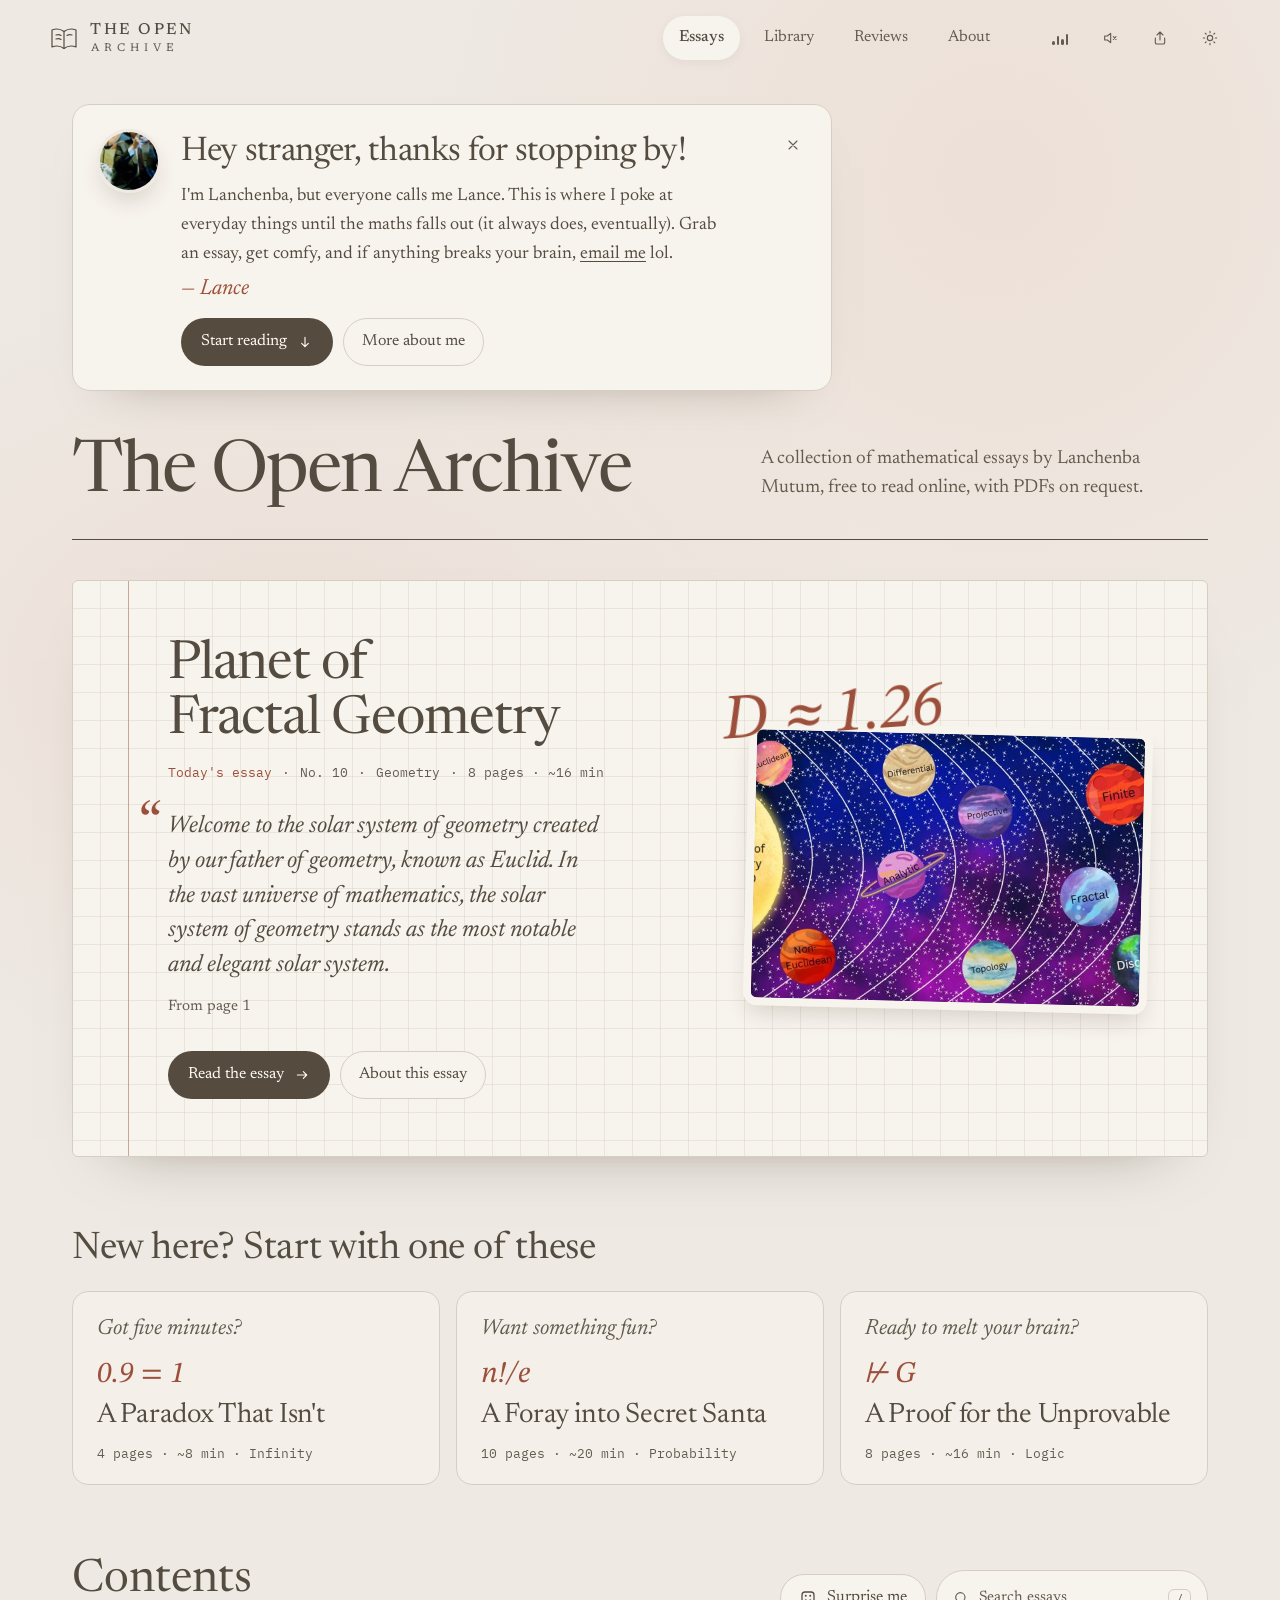
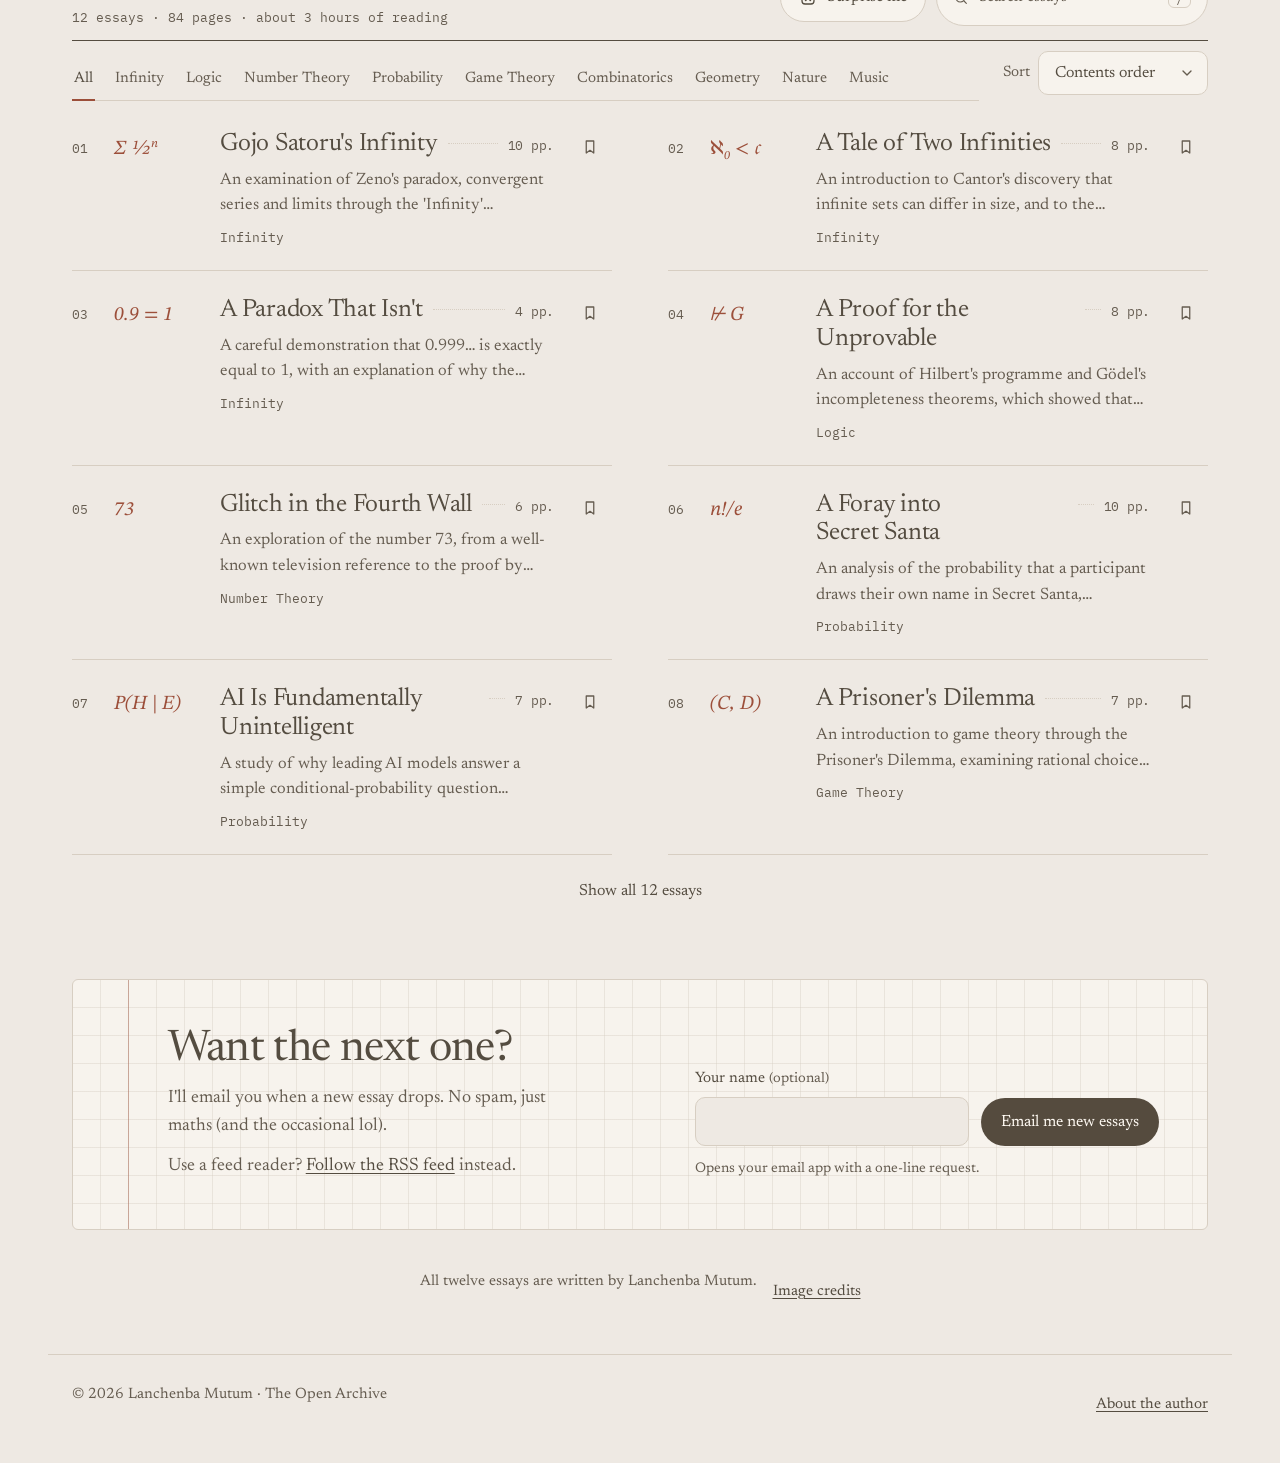
==== public/index.html @ afba0c88 "Further reading: whole covers, summaries and reading time - Cards show the full cover instead of a 1" ====
<!doctype html>
<html lang="en">
<head>
  <meta charset="utf-8">
  <meta name="viewport" content="width=device-width, initial-scale=1, viewport-fit=cover">
  <meta name="theme-color" content="#eee9e3">
  <title>The Open Archive</title>
  <meta name="description" content="A collection of mathematical essays by Lanchenba Mutum, available to read online or download as PDF.">
  <!-- og:start -->
  <link rel="canonical" href="https://theopenarchive.onrender.com/">
  <meta property="og:url" content="https://theopenarchive.onrender.com/">
  <meta property="og:type" content="website">
  <meta property="og:site_name" content="The Open Archive">
  <meta property="og:title" content="The Open Archive">
  <meta property="og:description" content="A collection of mathematical essays by Lanchenba Mutum, free to read online, with PDFs on request.">
  <meta property="og:image" content="https://theopenarchive.onrender.com/og/home.jpg">
  <meta property="og:image:width" content="1200">
  <meta property="og:image:height" content="630">
  <meta property="og:image:alt" content="The Open Archive">
  <meta name="twitter:card" content="summary_large_image">
  <meta name="twitter:title" content="The Open Archive">
  <meta name="twitter:description" content="A collection of mathematical essays by Lanchenba Mutum, free to read online, with PDFs on request.">
  <meta name="twitter:image" content="https://theopenarchive.onrender.com/og/home.jpg">
  <!-- og:end -->
  <link rel="icon" href="data:image/svg+xml,<svg xmlns='http://www.w3.org/2000/svg' viewBox='0 0 32 32'><rect width='32' height='32' rx='8' fill='%23544c40'/><path d='M8 10c3-1 6-1 8 1 2-2 5-2 8-1v13c-3-1-6-1-8 1-2-2-5-2-8-1z' fill='none' stroke='%23f7f3ed' stroke-width='1.6'/></svg>">
  <script>
    // Apply the saved theme before first paint to avoid a flash.
    try {
      const t = localStorage.getItem("books.theme") || (matchMedia("(prefers-color-scheme: dark)").matches ? "dark" : "light");
      document.documentElement.dataset.theme = t;
    } catch (e) {}
  </script>
  <link rel="preconnect" href="https://fonts.googleapis.com">
  <link rel="preconnect" href="https://fonts.gstatic.com" crossorigin>
  <link href="https://fonts.googleapis.com/css2?family=IBM+Plex+Mono:wght@400;500&family=Newsreader:ital,opsz,wght@0,6..72,400;0,6..72,500;0,6..72,600;1,6..72,400&family=STIX+Two+Text:ital@0;1&family=Noto+Sans+Math&display=swap" rel="stylesheet">
  <link rel="stylesheet" href="css/styles.css?v=35">
  <link rel="alternate" type="application/rss+xml" title="The Open Archive" href="feed.xml">
  <!-- stats:start -->
  <script data-goatcounter="https://lance.goatcounter.com/count" async src="//gc.zgo.at/count.js"></script>
  <!-- stats:end -->
</head>
<body>
  <a class="skip-link" href="#content">Skip to content</a>
  <div class="stage">
    <header class="site-header">
      <button class="brand" data-go="essays" aria-label="The Open Archive, home">
        <svg viewBox="0 0 32 32" aria-hidden="true"><path d="M4 8c4-1.6 8-1.4 12 1.4C20 6.6 24 6.4 28 8v17c-4-1.6-8-1.4-12 1.4C12 23.6 8 23.4 4 25z"/><path d="M16 9.4v17"/><path d="M8 13c1.8-.5 3.6-.4 5 .4M8 17c1.8-.5 3.6-.4 5 .4M19 13.4c1.4-.8 3.2-.9 5-.4"/></svg>
        <span><strong>THE OPEN</strong><small>ARCHIVE</small></span>
      </button>
      <nav class="main-nav" aria-label="Main navigation">
        <a href="./" class="active" aria-current="page" data-go="essays">Essays</a>
        <a href="#room" data-go="room">Library</a>
        <a href="#reviews" data-go="reviews">Reviews</a>
        <a href="#about" data-go="about">About</a>
      </nav>
      <span class="acts">
        <button class="ib music-btn" data-music aria-pressed="false" aria-label="Background music" title="Music">
          <span class="eq" aria-hidden="true"><i></i><i></i><i></i><i></i></span>
        </button>
        <button class="ib" id="sfxBtn" aria-label="Sound effects" aria-pressed="true" title="Sound effects on">
          <svg class="ic-sound" viewBox="0 0 24 24" aria-hidden="true"><path d="M4 9v6h4l5 4V5L8 9H4z"/><path d="M17 9.5a4 4 0 0 1 0 5"/></svg>
          <svg class="ic-mute" viewBox="0 0 24 24" aria-hidden="true"><path d="M4 9v6h4l5 4V5L8 9H4z"/><path d="m17 10 4 4m0-4-4 4"/></svg>
        </button>
        <button class="ib" id="shareBtn" aria-label="Share" title="Share">
          <svg viewBox="0 0 24 24" aria-hidden="true"><path d="M12 15V3m0 0L7.5 7.5M12 3l4.5 4.5M5 12v7a2 2 0 0 0 2 2h10a2 2 0 0 0 2-2v-7"/></svg>
        </button>
        <button class="ib" id="themeBtn" aria-label="Toggle theme" title="Toggle theme">
          <svg class="ic-sun" viewBox="0 0 24 24" aria-hidden="true"><circle cx="12" cy="12" r="4"/><path d="M12 2v2m0 16v2M4.9 4.9l1.4 1.4m11.4 11.4 1.4 1.4M2 12h2m16 0h2M4.9 19.1l1.4-1.4M17.7 6.3l1.4-1.4"/></svg>
          <svg class="ic-moon" viewBox="0 0 24 24" aria-hidden="true"><path d="M20 14.5A8 8 0 1 1 9.5 4a6.5 6.5 0 0 0 10.5 10.5Z"/></svg>
        </button>
      </span>
    </header>

    <div class="screens" id="content" tabindex="-1">
      <!-- ============ Essays ============ -->
      <section class="screen in" data-screen="essays" aria-label="Essays">
        <main class="page-wrap home">
          <!-- Greeting from the author: full note on a first visit, a short line after that -->
          <section class="greeting" id="greeting" aria-label="A note from Lanchenba" hidden>
            <img class="greeting-photo" src="images/author.jpg" alt="" width="64" height="64">
            <div class="greeting-copy">
              <p class="greeting-title" id="greetingTitle">Hey stranger, thanks for stopping by!</p>
              <div class="greeting-note">
                <p>I'm Lanchenba, but everyone calls me Lance. This is where I poke at everyday things until the maths falls out (it always does, eventually). Grab an essay, get comfy, and if anything breaks your brain, <a href="mailto:lanchenba613500@gmail.com">email me</a> lol.</p>
                <p class="greeting-sign">Lance</p>
                <div class="greeting-actions">
                  <button class="btn primary" type="button" data-start>Start reading<svg class="arrow" viewBox="0 0 24 24" aria-hidden="true"><path d="M12 5v14m-5-5 5 5 5-5"/></svg></button>
                  <button class="btn ghost" type="button" data-go="about">More about me</button>
                </div>
              </div>
            </div>
            <button class="ib greeting-close" type="button" aria-label="Hide this note" title="Hide this note"><svg viewBox="0 0 24 24" aria-hidden="true"><path d="M6 6l12 12M18 6 6 18"/></svg></button>
          </section>

          <header class="masthead">
            <h1>The Open Archive</h1>
            <p class="standfirst">A collection of mathematical essays by Lanchenba Mutum, free to read online, with PDFs on request.</p>
          </header>

          <article class="feature" id="feature" aria-labelledby="featureTitle"></article>

          <section class="start" aria-labelledby="startTitle">
            <div class="start-head">
              <h2 id="startTitle">New here? Start with one of these</h2>
            </div>
            <ol class="start-list" id="startList"></ol>
          </section>

          <section class="contents" aria-labelledby="contentsTitle">
            <div class="contents-head">
              <div>
                <h2 id="contentsTitle">Contents</h2>
                <p class="contents-sum" id="contentsSum"></p>
              </div>
              <div class="contents-tools">
                <button class="btn ghost surprise" type="button" id="surpriseBtn"><svg class="dice" viewBox="0 0 24 24" aria-hidden="true"><rect x="4" y="4" width="16" height="16" rx="4"/><circle cx="9" cy="9" r="1.3"/><circle cx="15" cy="15" r="1.3"/><circle cx="15" cy="9" r="1.3"/><circle cx="9" cy="15" r="1.3"/></svg><span class="surprise-label">Surprise me</span></button>
                <label class="mini-search contents-search">
                <svg viewBox="0 0 24 24" aria-hidden="true"><circle cx="11" cy="11" r="7"/><path d="m20 20-3.5-3.5"/></svg>
                <input id="indexSearch" type="search" placeholder="Search essays" aria-label="Search essays" aria-controls="indexList" autocomplete="off">
                <kbd aria-hidden="true">/</kbd>
                </label>
              </div>
            </div>
            <div class="contents-filters">
              <div class="chips" id="indexChips" role="toolbar" aria-label="Filter essays by topic"></div>
              <label class="index-sort"><span>Sort</span>
                <select id="indexSort">
                  <option value="">Contents order</option>
                  <option value="new">Newest</option>
                  <option value="read">Most read</option>
                  <option value="rated">Top rated</option>
                </select>
              </label>
            </div>
            <ol class="index-list" id="indexList"></ol>
            <button class="btn index-more" type="button" id="indexMore" aria-controls="indexList" hidden></button>
            <p class="index-empty" id="indexEmpty" role="status" hidden>No essays match “<span id="indexEmptyQuery"></span>”. <button class="link" type="button">Clear the search</button></p>
          </section>

          <!-- New-essay alerts: opens the visitor's email app with a request to be notified -->
          <section class="notify" aria-labelledby="notifyTitle">
            <div class="notify-copy">
              <h2 id="notifyTitle">Want the next one?</h2>
              <p>I'll email you when a new essay drops. No spam, just maths (and the occasional lol).</p>
              <p class="notify-rss">Use a feed reader? <a href="feed.xml">Follow the RSS feed</a> instead.</p>
            </div>
            <form class="notify-form" id="notifyForm" novalidate>
              <label class="field">
                <span>Your name <small>(optional)</small></span>
                <input name="name" type="text" autocomplete="name">
              </label>
              <button class="btn primary" type="submit" aria-describedby="notifyHow">Email me new essays</button>
              <p class="notify-how" id="notifyHow">Opens your email app with a one-line request.</p>
              <p class="notify-done" role="status" hidden>If your email app opened, just press send. If it didn't, email <a href="mailto:lanchenba613500@gmail.com?subject=New%20essay%20alerts">lanchenba613500@gmail.com</a> with "New essay alerts" in the subject.</p>
            </form>
          </section>

          <div class="editorial-note">
            <span>All twelve essays are written by Lanchenba Mutum.</span>
            <button class="link" data-go="about" data-scroll="credits">Image credits</button>
          </div>
        </main>
      </section>

      <!-- ============ Reading room ============ -->
      <section class="screen" data-screen="room" aria-label="Library" hidden>
        <main class="page-wrap room-page">
          <div class="room-heading">
            <div>
              <h1 id="roomTitle">Library</h1>
              <p id="roomSub">Your reading progress is saved on this device.</p>
            </div>
            <div class="total-display"><strong id="pagesRead">0</strong><span id="pagesReadLabel">pages read</span></div>
          </div>

          <section class="shelf-block" id="continueBlock" aria-labelledby="continueTitle" hidden>
            <h2 class="shelf-h" id="continueTitle">Continue reading</h2>
            <div class="podium" id="podium"></div>
          </section>
          <section class="shelf-block" id="upNextBlock" aria-labelledby="upNextTitle" hidden>
            <h2 class="shelf-h" id="upNextTitle">Up next</h2>
            <div class="podium" id="upNext"></div>
          </section>

          <div class="section-heading list-heading">
            <h2>All essays</h2>
            <label class="mini-search">
              <svg viewBox="0 0 24 24" aria-hidden="true"><circle cx="11" cy="11" r="7"/><path d="m20 20-3.5-3.5"/></svg>
              <input id="search" type="search" placeholder="Search by title or subject" aria-label="Search essays" autocomplete="off">
            </label>
          </div>
          <div class="chips" id="chips" role="toolbar" aria-label="Filter by topic"></div>
          <div class="shelf-list" id="shelfList"></div>
          <p class="empty" id="empty" hidden>No essays match your search.</p>

          <section class="highlights" aria-labelledby="hlTitle">
            <div class="section-heading list-heading"><h2 id="hlTitle">Your highlights</h2><span class="section-note">Saved on this device</span></div>
            <ol class="hl-list" id="hlList"></ol>
            <p class="hl-empty" id="hlEmpty">Nothing here yet. In the reader, select any sentence and choose <b>Highlight</b> to keep it here.</p>
          </section>
        </main>
      </section>

      <!-- ============ Reviews ============ -->
      <section class="screen" data-screen="reviews" aria-label="Reviews" hidden>
        <main class="page-wrap reviews-page">
          <div class="room-heading">
            <div>
              <h1>Reviews</h1>
              <p>What readers think of the essays, and how many people have been reading.</p>
            </div>
            <button class="btn primary" type="button" id="writeReview" hidden>Write a review</button>
          </div>

          <div class="rev-stats" id="revStats" aria-live="polite"></div>
          <p class="rev-note" id="revCountsNote" hidden>Visitor numbers will appear here once they're switched on.</p>

          <h2 class="shelf-h rev-h">By Essay</h2>
          <ol class="rev-essays" id="revEssays"></ol>
          <button class="btn rev-more" type="button" id="revMoreEssays" hidden></button>

          <div class="section-heading list-heading rev-list-head">
            <h2 id="revListTitle">Latest reviews</h2>
            <button class="link" type="button" id="revClear" hidden>Show all reviews</button>
          </div>
          <ul class="rev-list" id="revList"></ul>
          <button class="btn rev-more" type="button" id="revMoreReviews" hidden>Show more reviews</button>
          <p class="empty" id="revEmpty"></p>
        </main>
      </section>

      <!-- ============ About ============ -->
      <section class="screen" data-screen="about" aria-label="About" hidden>
        <main class="page-wrap about-page">
          <!--
            ABOUT THE AUTHOR — write your own text here.
            • Photo: put it in public/images/ and replace the <span class="monogram">LM</span>
              below with <img src="images/your-photo.jpg" alt="Portrait of Lanchenba Mutum">
            • Role line, bio paragraphs and links: fill in the marked spots.
              Anything left empty stays hidden on the site.
          -->
          <div class="author-photo"><img src="images/author.jpg" alt="Lanchenba Mutum in a dark suit and patterned tie, seated on a green sofa" width="480" height="480"></div>
          <h1>Lanchenba Mutum</h1>
          <p class="author-role">Author · The Open Archive</p>
          <p class="lead">Lanchenba Mutum is the author of this collection of twelve mathematical essays. The work explores unconventional questions in mathematics, from the different sizes of infinity and the equality 0.999… = 1 to the limits of proof, probability, and patterns in nature. By connecting foundational ideas with anime, music, LEGO and Secret Santa, Lanchenba offers clear, original perspectives that make complex mathematics engaging and accessible.</p>
          <div class="about-grid" id="aboutStats"></div>

          <div class="about-card author-card">
            <h2>From the Author</h2>
            <div class="author-bio">
              <p>Hi, I'm Lanchenba Mutum, or just Lance if you'd rather not wrestle with all those syllables (most people don't, and honestly, fair lol). This is where my maths essays live. Full disclosure: the <i>Jujutsu Kaisen</i> one exists purely because I was enjoying the anime way too much and thought, "wait, Gojo's Infinity is basically a convergent series" lol. The rest happened the same way. A box of LEGO, a Secret Santa draw, the number 73, and suddenly I'm writing pages about limits, the sizes of infinity, Gödel and game theory.</p>
              <p>They're written for anyone who's curious, no maths degree required (there are fewer scary symbols than it looks, I promise lol). Want a PDF? Tap Request PDF and send me a quick email, I'm happy to share. Questions, corrections and ideas for the next essay are very welcome too: <a href="mailto:lanchenba613500@gmail.com">lanchenba613500@gmail.com</a>.</p>
            </div>
          </div>

          <div class="about-card author-card">
            <h2>Find me online</h2>
            <ul class="author-links"><li><a href="mailto:lanchenba613500@gmail.com"><svg viewBox="0 0 24 24" aria-hidden="true"><rect x="3" y="5" width="18" height="14" rx="2.5"/><path d="m4 7 8 6 8-6"/></svg>Email</a></li><li><a href="https://www.linkedin.com/in/lanchenba-mutum-lm613500" rel="me"><svg viewBox="0 0 24 24" aria-hidden="true"><rect x="3" y="3" width="18" height="18" rx="3.5"/><path d="M8 10.5V16M8 7.8v.2M11.5 16v-5.5M11.5 13c0-1.6 1-2.5 2.3-2.5S16 11.4 16 13v3"/></svg>LinkedIn</a></li><li><a href="https://github.com/1anc6" rel="me"><svg viewBox="0 0 24 24" aria-hidden="true"><path d="M9 19c-4 1.3-4-2-6-2.5M15 21v-3.4a3 3 0 0 0-.8-2.3c2.7-.3 5.5-1.3 5.5-6a4.6 4.6 0 0 0-1.3-3.2 4.3 4.3 0 0 0-.1-3.2s-1-.3-3.4 1.3a11.6 11.6 0 0 0-6.2 0C6.3 2.6 5.3 2.9 5.3 2.9a4.3 4.3 0 0 0-.1 3.2A4.6 4.6 0 0 0 3.9 9.3c0 4.7 2.8 5.7 5.5 6a3 3 0 0 0-.8 2.3V21"/></svg>GitHub</a></li></ul>
          </div>

          <div class="about-card">
            <h2>Using this site</h2>
            <ul>
              <li><b>Reading online.</b> Select any essay title to open its page, then choose <i>Read essay</i>. Your place is saved automatically, so you may return to it at any time.</li>
              <li><b>Highlights.</b> In the reader, select text and choose <i>Highlight</i>. Your highlights stay on the page and are collected in the Library.</li>
              <li><b>Reading list.</b> Select the bookmark on an essay to add it to your reading list in the Library.</li>
              <li><b>PDFs.</b> Every essay is free to read here. For the PDF, select <i>Request PDF</i> on an essay page, in the reader or in the Library, and send the short email that opens. If you don't use an email app, choose <i>Copy the request</i> instead.</li>
              <li><b>New essays.</b> Select <i>Email me new essays</i> at the bottom of the Essays page and send the email that opens. You'll hear about the next essay as soon as it's out.</li>
              <li><b>Reading comfort.</b> The reader offers light, sepia and dark modes. Optional background music and sound effects can be switched on or off in the header.</li>
            </ul>
          </div>

          <div class="about-card" id="credits">
            <h2>Image credits</h2>
            <p>The images for <i>Gojo Satoru's Infinity</i>, <i>A Tale of Two Infinities</i>, <i>A Proof for the Unprovable</i>, <i>The Possibilities of LEGO</i>, <i>Planet of Fractal Geometry</i> and <i>A Foray into Secret Santa</i> are taken from the illustrations within each essay. The remaining images were generated for this site: the convergence of 0.999… to 1, an Ulam prime spiral highlighting 73, the Prisoner's Dilemma payoff matrix, a Turing reaction–diffusion pattern, the harmonics of a vibrating string, and a probability tree for three coin tosses.</p>
          </div>
        </main>
      </section>
    </div>

    <footer class="site-footer">
      <span>© 2026 Lanchenba Mutum · The Open Archive</span>
      <button class="link" data-go="about">About the author</button>
    </footer>

    <!-- Fixed to the bottom of the Essays screen; only shown when there is an essay to resume -->
    <aside class="dock" id="dock" aria-label="Resume reading" hidden>
      <div class="dock-copy">
        <strong id="dockTitle"></strong>
        <span id="dockSub"></span>
      </div>
      <a class="btn primary" id="dockBtn">Resume<svg class="arrow" viewBox="0 0 24 24" aria-hidden="true"><path d="M5 12h14m-5-5 5 5-5 5"/></svg></a>
    </aside>

    <div class="toast" id="toast" role="status" hidden></div>
  </div>

  <script src="js/common.js?v=35"></script>
  <script src="js/sfx.js?v=35"></script>
  <script src="js/site.js?v=35"></script>
  <script src="js/app.js?v=35"></script>
  <script src="js/reviews.js?v=35"></script>
  <script src="js/request.js?v=35"></script>
  <script src="js/music.js?v=35"></script>
</body>
</html>
---- public/css/styles.css ----
/* ============ Tokens ============ */
:root {
  --bg: #eee9e3;
  --panel: #f7f3ed;
  --raised: #e8e1d8;
  --ink: #544c40;
  --muted: #655c50;
  --faint: #685f53;
  --line: #d7cec2;
  --line-soft: #e2dacf;
  --accent: #554b3e;
  --accent-ink: #fffaf3;
  --hi: #9c4f3a;
  --hi-ink: #fffaf5;
  --hi-soft: #eee0d6;
  --grid: color-mix(in srgb, var(--line) 42%, transparent);
  --rule: color-mix(in srgb, var(--hi) 42%, transparent);
  --shadow-photo: 0 12px 22px -6px rgba(84, 66, 43, 0.2);
  --glow: radial-gradient(ellipse at 23% 56%, #e9cfc466 0, transparent 43%),
          radial-gradient(ellipse at 78% 15%, #ecd3c76b 0, transparent 42%);

  --display: "Newsreader", Georgia, serif;
  /* running text and interface share the editorial serif */
  --sans: "Newsreader", Georgia, "Times New Roman", serif;
  --mono: "IBM Plex Mono", ui-monospace, SFMono-Regular, Menlo, monospace;
  /* mathematical notation: STIX Two covers Greek, sub/superscripts and most
     operators; Noto Sans Math catches the rest (e.g. 𝔠, ⊬) */
  --math: "STIX Two Text", "Noto Sans Math", "Cambria Math", serif;
  --ease: cubic-bezier(.16, 1, .3, 1);

  /* names the reader page uses */
  --gold: var(--hi);
  --gold-deep: var(--hi);
  --cream: var(--raised);
  --white: var(--panel);
  --paper: var(--panel);
  --ink-soft: var(--muted);
  --serif: var(--display);
  color-scheme: light;
}
:root[data-theme="dark"] {
  --bg: #28251f;
  --panel: #332e27;
  --raised: #3d362e;
  --ink: #eee4d6;
  --muted: #c0b3a1;
  --faint: #b3a28e;
  --line: #554a3e;
  --line-soft: #42392f;
  --accent: #eadfce;
  --accent-ink: #30291f;
  --hi: #ce9076;
  --hi-ink: #2a211c;
  --hi-soft: #49372e;
  --grid: color-mix(in srgb, var(--line) 38%, transparent);
  --rule: color-mix(in srgb, var(--hi) 40%, transparent);
  --shadow-photo: 0 12px 24px -6px rgba(0, 0, 0, 0.45);
  --glow: radial-gradient(ellipse at 23% 56%, #7c4b3133 0, transparent 43%),
          radial-gradient(ellipse at 78% 15%, #66453333 0, transparent 42%);
  color-scheme: dark;
}

/* ============ Base ============ */
* { box-sizing: border-box; }
html { -webkit-text-size-adjust: 100%; }
body {
  margin: 0;
  background: var(--bg);
  color: var(--ink);
  font-family: var(--sans);
  font-size: 17px;
  line-height: 1.6;
  -webkit-font-smoothing: antialiased;
  -webkit-tap-highlight-color: transparent;
  transition: background-color .35s, color .35s;
}
button,
input,
select,
textarea { font-family: var(--sans); }
button { font: inherit; color: inherit; background: none; border: 0; padding: 0; cursor: pointer; }
a { color: inherit; }
h1, h2, h3, p { margin: 0; }
svg { width: 16px; height: 16px; fill: none; stroke: currentColor; stroke-width: 1.7; stroke-linecap: round; stroke-linejoin: round; }
.muted { color: var(--muted); }
::selection { background: color-mix(in srgb, var(--hi) 28%, transparent); color: var(--ink); }
:focus-visible { outline: 2px solid var(--ink); outline-offset: 3px; border-radius: 4px; }
.sr-only { position: absolute; width: 1px; height: 1px; margin: -1px; overflow: hidden; clip: rect(0 0 0 0); white-space: nowrap; }
.small { font-size: 14px; }
.tiny { font-size: 12px; }

.stage {
  min-height: 100vh;
  background-color: var(--bg);
  background-image: var(--glow);
  background-size: 100% 1200px;
  background-repeat: no-repeat;
  overflow-x: hidden;
}

/* ============ Header ============ */
.site-header {
  display: flex;
  align-items: center;
  gap: 32px;
  height: 76px;
  padding-inline: max(32px, calc((100% - 1184px) / 2));
  position: relative;
  z-index: 20;
}
.brand { display: flex; align-items: center; gap: 10px; text-align: left; flex-shrink: 0; }
.brand svg { width: 32px; height: 32px; stroke-width: 1.2; }
.brand strong { display: block; font: 500 16px/1.1 var(--display); letter-spacing: .16em; }
.brand small { display: block; font: 400 11px/1 var(--display); letter-spacing: .46em; color: var(--muted); margin-top: 4px; padding-left: .1em; }

.main-nav { display: flex; align-items: center; gap: 8px; margin-left: auto; }
.main-nav button {
  min-height: 40px;
  padding: 9px 16px;
  font-size: 16px;
  color: var(--muted);
  border-radius: 999px;
  white-space: nowrap;
  transition: color .2s, background .2s, box-shadow .2s;
}
.main-nav button:hover { color: var(--ink); }
.main-nav button.active { color: var(--ink); background: var(--panel); font-weight: 500; box-shadow: 0 3px 10px #544c4010; }
.main-nav button span { margin-left: 8px; }

.acts { display: flex; align-items: center; gap: 6px; }
.ib {
  width: 40px;
  height: 40px;
  display: grid;
  place-items: center;
  flex: none;
  border-radius: 50%;
  color: var(--muted);
  transition: color .16s, background .16s, transform .16s;
}
.ib:hover { color: var(--ink); background: var(--raised); }
.ib:active { transform: scale(.94); }
#themeBtn .ic-moon { display: none; }
#sfxBtn .ic-mute { display: none; }
#sfxBtn.is-muted .ic-sound { display: none; }
#sfxBtn.is-muted .ic-mute { display: block; }
[data-theme="dark"] #themeBtn .ic-sun { display: none; }
[data-theme="dark"] #themeBtn .ic-moon { display: block; }

/* music equaliser icon */
.eq { display: inline-flex; align-items: flex-end; justify-content: center; gap: 2px; width: 16px; height: 13px; }
.eq i { width: 2.5px; height: 4px; border-radius: 2px; background: currentColor; transition: height .3s; }
.music-btn:not(.is-playing) .eq i:nth-child(2) { height: 9px; }
.music-btn:not(.is-playing) .eq i:nth-child(3) { height: 6px; }
.music-btn:not(.is-playing) .eq i:nth-child(4) { height: 11px; }
.music-btn.is-playing { color: var(--hi); background: var(--hi-soft); }
.music-btn.is-playing .eq i { animation: eq .9s ease-in-out infinite alternate; }
.music-btn.is-playing .eq i:nth-child(2) { animation-delay: -.3s; }
.music-btn.is-playing .eq i:nth-child(3) { animation-delay: -.6s; }
.music-btn.is-playing .eq i:nth-child(4) { animation-delay: -.15s; }
@keyframes eq { from { height: 3px; } to { height: 13px; } }

/* ============ Screens (slide between them) ============ */
.screens { position: relative; }
.screen[hidden] { display: none; }
.screen.in { animation: screen-in .5s var(--ease) backwards; }
.screen.in.from-left { animation-name: screen-in-left; }
@keyframes screen-in { from { opacity: 0; transform: translateX(40px); } }
@keyframes screen-in-left { from { opacity: 0; transform: translateX(-40px); } }
@keyframes rise { from { opacity: 0; transform: translateY(14px); } }
@keyframes card-in { from { opacity: 0; transform: translateY(24px); } }
@keyframes pop { 40% { transform: scale(1.3); } }

.page-wrap { max-width: 1184px; margin: 0 auto; padding-inline: 24px; }

/* ============ Labels ============ */
.kicker {
  width: fit-content;
  padding: 5px 10px;
  font: 12px var(--mono);
  letter-spacing: .04em;
  color: var(--muted);
  background: var(--raised);
  border: 1px solid var(--line);
  border-radius: 999px;
}
.kicker.plain { padding: 0; background: none; border: 0; margin-bottom: 14px; }
.kicker.center { margin-inline: auto; }
.fine { font: 12px var(--mono); letter-spacing: .02em; color: var(--muted); text-align: center; }
.hero-numbers { display: flex; flex-wrap: wrap; justify-content: center; gap: 10px; }
.hero-numbers > span { display: flex; align-items: center; gap: 8px; padding: 7px 14px; border-radius: 999px; background: var(--panel); }
.hero-numbers b { font: 13px var(--mono); }
.hero-numbers small { font-size: 13px; color: var(--muted); }

.section-heading {
  display: flex;
  align-items: center;
  justify-content: space-between;
  gap: 16px;
  min-height: 40px;
  margin: 16px 0 0;
}
.section-heading > div { display: flex; align-items: center; gap: 12px; }
.section-heading h2 { font: 400 28px/1.15 var(--display); }

.photo {
  display: block;
  width: calc(100% - 80px);
  margin: 36px 40px 0;
  aspect-ratio: 1.42;
  border-radius: 12px;
  border: 6px solid var(--panel);
  box-shadow: var(--shadow-photo);
  overflow: hidden;
  background: var(--raised);
}
.photo img { display: block; width: 100%; height: 100%; object-fit: cover; transition: transform .6s var(--ease); }
.meta { display: flex; justify-content: center; gap: 10px; font: 12px var(--mono); color: var(--muted); }
.meta .num { color: var(--muted); }

.editorial-note { display: flex; flex-wrap: wrap; justify-content: center; gap: 8px 16px; margin: 40px 0 8px; font-size: 15px; color: var(--muted); }
.link { font-size: inherit; color: var(--ink); text-decoration: underline; text-underline-offset: 3px; text-decoration-thickness: 1px; }

/* ============ Dock ============ */
.dock {
  position: fixed;
  left: 50%;
  bottom: 16px;
  transform: translateX(-50%);
  z-index: 30;
  width: calc(100% - 48px);
  max-width: 800px;
  display: flex;
  align-items: center;
  justify-content: space-between;
  gap: 24px;
  padding: 12px 16px 12px 24px;
  border: 1px solid var(--line);
  border-radius: 999px;
  background: var(--panel);
  box-shadow: 0 20px 40px -24px rgba(60, 45, 30, .45);
  animation: dock-in .7s var(--ease) .5s backwards;
  transition: transform .45s var(--ease), opacity .3s, box-shadow .3s, border-color .3s;
}
.dock.is-away { transform: translate(-50%, 140%); opacity: 0; pointer-events: none; }
.dock[hidden] { display: none; }
@keyframes dock-in { from { opacity: 0; transform: translate(-50%, 30px); } }
.dock-copy { min-width: 0; }
.dock-copy strong { display: block; font: 400 20px/1.2 var(--display); white-space: nowrap; overflow: hidden; text-overflow: ellipsis; }
.dock-copy span { display: block; font-size: 15px; color: var(--muted); white-space: nowrap; overflow: hidden; text-overflow: ellipsis; }

.btn {
  display: inline-flex;
  align-items: center;
  justify-content: center;
  gap: 10px;
  min-height: 44px;
  padding: 10px 20px;
  border-radius: 999px;
  font-size: 16px;
  text-decoration: none;
  white-space: nowrap;
  transition: background .2s, color .2s, transform .2s, opacity .2s;
}
.btn.primary { background: var(--accent); color: var(--accent-ink); }
.btn.primary:hover { transform: translateY(-1px); }
.btn .arrow { width: 16px; height: 16px; transition: transform .2s var(--ease); }
.btn:hover .arrow { transform: translateX(2px); }
.btn.ghost { border: 1px solid var(--line); background: var(--panel); min-height: 44px; padding: 10px 18px; font-size: 16px; }
.btn.ghost:hover { background: var(--raised); }

/* ============ Reading room ============ */
.room-page { padding-top: 24px; padding-bottom: 80px; }
.room-heading { display: flex; justify-content: space-between; align-items: flex-end; gap: 24px; margin-bottom: 28px; }
.room-heading h1 { font: 400 52px/1.05 var(--display); }
.room-heading p { margin-top: 10px; font-size: 15px; color: var(--muted); }
.total-display { text-align: right; flex-shrink: 0; }
.total-display strong { display: block; font: 400 70px/1 var(--display); font-variant-numeric: tabular-nums; }
.total-display span { font-size: 14px; color: var(--muted); }

.podium { display: grid; grid-template-columns: 1.35fr 1fr 1fr; gap: 20px; align-items: start; }
.podium-card {
  position: relative;
  border-radius: 18px;
  background: var(--panel);
  border: 1px solid var(--line);
  padding-bottom: 20px;
  text-decoration: none;
  display: block;
  transition: transform .3s var(--ease), border-color .2s;
  animation: card-in .7s var(--ease) both;
  animation-delay: calc(var(--i, 0) * 90ms);
}
.podium-card:hover { transform: translateY(-6px); border-color: var(--muted); }
.podium-card .photo { width: calc(100% - 32px); margin: 16px 16px 0; border-width: 0; border-radius: 10px; }
.podium-card:first-child .photo { aspect-ratio: 1.3; }
.badge {
  position: absolute;
  top: 28px;
  right: 28px;
  z-index: 2;
  padding: 5px 10px;
  border-radius: 999px;
  font: 11px var(--mono);
  letter-spacing: .04em;
  background: var(--hi);
  color: var(--hi-ink);
}
.podium-copy { padding: 18px 20px 0; }
.podium-copy .meta { justify-content: flex-start; }
.podium-copy h2 { font: 400 30px/1.1 var(--display); margin: 8px 0 14px; }
.podium-card:not(:first-child) .podium-copy h2 { font-size: 24px; }
.pg { display: flex; align-items: baseline; gap: 8px; }
.pg b { font: 400 34px/1 var(--display); }
.pg small { color: var(--muted); }
.pg span { margin-left: auto; font: 12px var(--mono); color: var(--muted); }
.bar { height: 4px; margin-top: 10px; border-radius: 4px; background: var(--line-soft); overflow: hidden; }
.bar i { display: block; height: 100%; background: var(--hi); border-radius: 4px; transform-origin: left; animation: grow 1s var(--ease) .3s both; }
@keyframes grow { from { transform: scaleX(0); } }

.list-heading { padding-right: 0; margin-top: 40px; }
.mini-search { display: flex; align-items: center; gap: 8px; min-height: 44px; padding: 7px 16px; border-radius: 999px; background: var(--panel); border: 1px solid var(--line); min-width: 240px; }
.mini-search svg { color: var(--muted); flex: none; }
.mini-search input { border: 0; outline: 0; background: transparent; font: inherit; font-size: 15px; color: var(--ink); width: 100%; }
.mini-search input::placeholder { color: var(--muted); }
.mini-search:focus-within { border-color: var(--ink); box-shadow: 0 0 0 1px var(--ink); }

.chips { display: flex; flex-wrap: wrap; gap: 8px; margin: 14px 0 6px; }
.chip { min-height: 40px; padding: 8px 14px; border-radius: 999px; font: 15px var(--sans); color: var(--muted); border: 1px solid var(--line); transition: all .2s; }
.chip:hover { color: var(--ink); border-color: var(--muted); }
.chip.is-active { background: var(--accent); color: var(--accent-ink); border-color: var(--accent); }

.shelf-list { display: flex; flex-direction: column; margin-top: 10px; }
.row {
  display: grid;
  grid-template-columns: 40px 88px 1fr 200px auto;
  align-items: center;
  gap: 18px;
  padding: 14px 8px;
  border-bottom: 1px solid var(--line);
  position: relative;
  text-decoration: none;
  border-radius: 10px;
  transition: background .2s;
  animation: rise .5s var(--ease) both;
  animation-delay: calc(var(--i, 0) * 35ms);
}
.row:hover { background: color-mix(in srgb, var(--panel) 70%, transparent); }
.row .n { font: 12px var(--mono); color: var(--muted); }
.row .photo { width: 88px; margin: 0; border-width: 3px; border-radius: 8px; box-shadow: none; }
.row-title strong { display: block; font: 400 22px/1.2 var(--display); }
.row-title span { font-size: 15px; color: var(--muted); }
.row-progress small { display: block; font: 12px var(--mono); color: var(--muted); margin-bottom: 6px; }
.row-acts { position: relative; z-index: 1; display: flex; gap: 4px; }
.save-toggle.on { color: var(--hi); background: var(--hi-soft); }
.save-toggle.on svg, .entry-save.on svg { fill: currentColor; }
.empty { padding: 30px 0; text-align: center; color: var(--muted); }

/* ============ About ============ */
.about-page { max-width: 760px; text-align: center; padding-top: 40px; padding-bottom: 80px; }
.emblem { width: 58px; height: 58px; margin: 0 auto 24px; display: grid; place-items: center; border: 1px solid var(--line); border-radius: 50%; background: var(--panel); color: var(--hi); }
.emblem svg { width: 30px; height: 30px; stroke-width: 1.3; }
.about-page h1 { font: 400 clamp(40px, 5vw, 64px)/1.05 var(--display); }
.lead { margin: 18px auto 28px; max-width: 600px; line-height: 1.8; color: var(--muted); }
.about-grid { display: flex; justify-content: center; flex-wrap: wrap; gap: 10px; margin-bottom: 36px; }
.about-grid span { padding: 7px 14px; border-radius: 999px; background: var(--panel); font-size: 13px; color: var(--muted); }
.about-grid b { font: 13px var(--mono); color: var(--ink); margin-right: 6px; }
.about-card { text-align: left; margin: 0 auto 18px; padding: 28px 32px; border-radius: 16px; background: color-mix(in srgb, var(--panel) 70%, transparent); border: 1px solid var(--line); }
.about-card h2 { font: 400 28px var(--display); margin-bottom: 12px; }
.about-card p, .about-card li { font-size: 15px; line-height: 1.75; color: var(--muted); }
.about-card ul { margin: 0; padding-left: 18px; }
.about-card li + li { margin-top: 6px; }
.about-card b { color: var(--ink); font-weight: 500; }
.plus { display: inline-grid; place-items: center; width: 18px; height: 18px; border-radius: 50%; border: 1px solid var(--line); font-size: 12px; line-height: 1; }

/* ============ Toast ============ */
.toast {
  position: fixed;
  left: 50%;
  top: 20px;
  transform: translateX(-50%);
  z-index: 60;
  padding: 10px 18px;
  border-radius: 999px;
  background: var(--accent);
  color: var(--accent-ink);
  font-size: 14px;
  animation: toast 2.4s var(--ease) both;
}
.toast[hidden] { display: none; }
@keyframes toast { 0% { opacity: 0; transform: translate(-50%, -12px); } 12%, 85% { opacity: 1; transform: translate(-50%, 0); } 100% { opacity: 0; } }

/* shared bits the reader page uses */
.icon-btn { display: grid; place-items: center; width: 36px; height: 36px; border-radius: 50%; color: inherit; }
.icon-btn:hover { background: var(--raised); }
.round-btn { display: grid; place-items: center; width: 38px; height: 38px; border-radius: 50%; background: var(--panel); border: 1px solid var(--line); transition: transform .2s; }
.round-btn:hover { transform: scale(1.06); }
.music-btn-sm { width: 36px; height: 36px; display: grid; place-items: center; border-radius: 50%; }

/* ============ Tablet ============ */
@media (max-width: 1000px) {
  .site-header { padding-inline: 24px; gap: 16px; }
  .main-nav { gap: 0; }
  .main-nav button { padding-inline: 12px; }
  .podium { grid-template-columns: 1fr 1fr; }
  .podium-card:first-child { grid-column: 1 / -1; }
  .row { grid-template-columns: 30px 72px 1fr 140px auto; gap: 14px; }
  .row .photo { width: 72px; }
}

/* ============ Phone ============ */
@media (max-width: 650px) {
  .site-header { flex-wrap: wrap; height: auto; padding: 14px 20px 0; gap: 8px; }
  .brand strong { font-size: 15px; }
  .brand small { font-size: 11px; letter-spacing: .4em; }
  .brand svg { width: 32px; height: 32px; }
  .acts { margin-left: auto; gap: 0; }
  .ib { width: 38px; }
  .main-nav { order: 3; flex-basis: 100%; margin: 0; gap: 6px; padding-bottom: 6px; }
  .main-nav button { padding: 8px 12px; font-size: 15px; }

  .page-wrap { padding-inline: 20px; }
  .hero-numbers { gap: 8px; }
  .hero-numbers > span { padding: 6px 12px; gap: 6px; }


  .dock { width: calc(100% - 24px); bottom: calc(12px + env(safe-area-inset-bottom)); padding: 10px 10px 10px 18px; gap: 12px; border-radius: 24px; }
  .dock-copy strong { font-size: 18px; }
  .dock .btn.primary { padding: 10px 16px; flex: none; }

  .room-heading { flex-direction: column; align-items: flex-start; gap: 16px; }
  .room-heading h1 { font-size: 36px; }
  .total-display { text-align: left; display: flex; align-items: baseline; gap: 8px; }
  .total-display strong { font-size: 48px; }
  .podium { grid-template-columns: 1fr 1fr; gap: 12px; }
  .podium-card .photo { width: calc(100% - 20px); margin: 10px 10px 0; }
  .podium-card:not(:first-child) .podium-copy { padding: 12px 12px 0; }
  .podium-card:not(:first-child) .podium-copy h2 { font-size: 19px; }
  .podium-card:not(:first-child) .badge { display: none; }
  .podium-card:not(:first-child) .pg b { font-size: 24px; }
  .podium-card:not(:first-child) .pg span { display: none; }
  .podium-copy h2 { font-size: 25px; }
  .list-heading { flex-direction: column; align-items: stretch; padding-right: 0; }
  .mini-search { min-width: 0; }
  .chips { flex-wrap: nowrap; overflow-x: auto; margin-inline: -20px; padding: 0 20px 4px; scrollbar-width: none; }
  .chips::-webkit-scrollbar { display: none; }
  .chip { flex: none; }
  .row { grid-template-columns: 64px 1fr auto; gap: 12px; padding: 12px 4px; }
  .row .n { display: none; }
  .row .photo { width: 64px; }
  .row-title strong { font-size: 19px; }
  .row-progress { grid-column: 2 / 4; grid-row: 2; }
  .row-acts { grid-column: 3; grid-row: 1; }
  .about-page { padding-top: 28px; padding-bottom: 56px; }
  .about-page h1 { font-size: 42px; line-height: 1.04; }
  .author-photo { width: 112px; margin-bottom: 16px; }
  .author-photo .monogram { font-size: 44px; }
  .kicker.plain { margin-bottom: 10px; }
  .lead { margin: 14px auto 24px; max-width: 34ch; font-size: 15px; line-height: 1.65; }
  .about-grid { gap: 8px; margin-bottom: 28px; }
  .about-card { padding: 22px 20px; }
}

@media (prefers-reduced-motion: reduce) {
  *, *::before, *::after { animation: none !important; transition: none !important; scroll-behavior: auto !important; }
}

/* ============ Links in the header / footer ============ */
a.brand { text-decoration: none; color: inherit; }
.main-nav a {
  display: inline-flex;
  align-items: center;
  min-height: 40px;
  padding: 9px 16px;
  font-size: 16px;
  color: var(--muted);
  border-radius: 999px;
  white-space: nowrap;
  text-decoration: none;
  transition: color .2s, background .2s, box-shadow .2s;
}
.main-nav a:hover { color: var(--ink); }
.main-nav a.active { color: var(--ink); background: var(--panel); font-weight: 500; box-shadow: 0 3px 10px #544c4010; }
.main-nav a span { margin-left: 8px; }
.row-link { text-decoration: none; color: inherit; }
.row-link::after { content: ""; position: absolute; inset: 0; border-radius: 10px; }
.row-link:focus-visible { outline: none; }
.row-link:focus-visible::after { outline: 2px solid var(--ink); outline-offset: 2px; }
.row-link:hover strong { text-decoration: underline; text-underline-offset: 4px; text-decoration-thickness: 1px; }
.link.small { font-size: 14px; }
body.no-scroll { overflow: hidden; }

.site-footer {
  display: flex;
  justify-content: space-between;
  gap: 16px;
  flex-wrap: wrap;
  max-width: 1184px;
  margin: 0 auto;
  padding: 28px 24px 36px;
  border-top: 1px solid var(--line);
  font-size: 15px;
  color: var(--muted);
}
.site-footer a { color: var(--ink); text-decoration: none; }
.site-footer a:hover { text-decoration: underline; }
.stage:has(.dock:not([hidden])) .site-footer { padding-bottom: 120px; }
.editorial-note { padding-bottom: 8px; }

/* ============ Essay pages ============ */
.essay-page { padding-top: 12px; padding-bottom: 60px; }
.crumbs { display: flex; flex-wrap: wrap; gap: 8px; font-size: 14px; color: var(--muted); margin-bottom: 28px; animation: rise .6s var(--ease) both; }
.crumbs a { color: var(--ink); text-decoration: none; }
.crumbs a:hover { text-decoration: underline; }

.essay-hero { display: grid; grid-template-columns: 1.05fr 1fr; gap: 56px; align-items: center; padding-bottom: 36px; border-bottom: 1px solid var(--line); }
.essay-copy > * { animation: rise .8s var(--ease) both; }
.essay-copy > :nth-child(2) { animation-delay: .06s; }
.essay-copy > :nth-child(3) { animation-delay: .12s; }
.essay-copy > :nth-child(4) { animation-delay: .18s; }
.essay-copy > :nth-child(5) { animation-delay: .24s; }
.essay-copy > :nth-child(6) { animation-delay: .3s; }
.essay-copy h1 { font: 400 clamp(40px, 4.6vw, 64px)/1.02 var(--display); letter-spacing: -.015em; margin: 18px 0 14px; text-wrap: balance; }
.byline { font: 13px var(--mono); color: var(--muted); }
.summary { margin: 20px 0 22px; font-size: 18px; line-height: 1.75; max-width: 54ch; }
.hero-numbers.left { justify-content: flex-start; }
.essay-actions { display: flex; flex-wrap: wrap; gap: 10px; margin-top: 24px; }
.essay-actions .btn { min-height: 44px; }
.essay-actions .btn.ghost { min-height: 44px; padding: 10px 18px; font-size: 12px; }
.progress-note { margin-top: 16px; font-size: 14px; color: var(--muted); display: flex; align-items: center; gap: 12px; }
.progress-note .bar { width: 120px; margin: 0; }
.essay-figure { margin: 0; animation: card-in .9s var(--ease) .15s both; }
.essay-figure .photo { width: 100%; margin: 0; border-width: 8px; border-radius: 18px; aspect-ratio: 1.42; transform: rotate(1.2deg); transition: transform .5s var(--ease); }
.essay-figure:hover .photo { transform: rotate(0) scale(1.01); }

.essay-section { padding: 8px 0 28px; }
.section-heading.plain { padding-right: 0; margin: 28px 0 18px; }
.topic-list { list-style: none; margin: 0; padding: 0; display: grid; grid-template-columns: repeat(auto-fill, minmax(280px, 1fr)); gap: 12px; }
.topic-list li {
  display: flex;
  align-items: baseline;
  gap: 14px;
  padding: 18px 20px;
  border: 1px solid var(--line);
  border-radius: 14px;
  background: color-mix(in srgb, var(--panel) 50%, transparent);
  font: 400 21px/1.3 var(--display);
  animation: rise .6s var(--ease) both;
  animation-delay: calc(var(--i, 0) * 60ms);
}
.topic-list li span { font: 12px var(--mono); color: var(--muted); flex: none; }

.related-grid { display: grid; grid-template-columns: repeat(3, 1fr); gap: 20px; }
.related-card {
  display: flex;
  flex-direction: column;
  align-items: center;
  text-align: center;
  padding-bottom: 22px;
  border: 1px solid var(--line);
  border-radius: 18px;
  background: color-mix(in srgb, var(--panel) 30%, transparent);
  text-decoration: none;
  color: inherit;
  transition: transform .3s var(--ease), background .2s, border-color .2s;
  animation: card-in .7s var(--ease) both;
  animation-delay: calc(var(--i, 0) * 80ms);
}
.related-card .photo { width: calc(100% - 48px); margin: 24px 24px 18px; }
.related-card:hover { transform: translateY(-6px); background: var(--panel); border-color: var(--muted); }
.related-name { font: 400 24px/1.15 var(--display); margin-top: 8px; padding: 0 16px; }

/* ============ Cite dialog ============ */
.cite-scrim {
  position: fixed;
  inset: 0;
  z-index: 80;
  display: grid;
  place-items: center;
  padding: 16px;
  background: rgba(30, 24, 18, .45);
  backdrop-filter: blur(4px);
  animation: fade-in .2s ease both;
}
.cite-scrim.out { animation: fade-out .2s ease both; }
@keyframes fade-in { from { opacity: 0; } }
@keyframes fade-out { to { opacity: 0; } }
.cite-dialog {
  width: min(640px, 100%);
  max-height: calc(100vh - 32px);
  overflow: auto;
  padding: 26px 28px 22px;
  border-radius: 20px;
  border: 1px solid var(--line);
  background: var(--panel);
  box-shadow: 0 40px 80px -30px rgba(0, 0, 0, .5);
  animation: rise .35s var(--ease) both;
}
.cite-head { display: flex; justify-content: space-between; gap: 16px; align-items: flex-start; }
.cite-head .kicker { margin-bottom: 8px; }
.cite-head h2 { font: 400 28px/1.15 var(--display); }
.cite-label { display: block; margin-bottom: 6px; font: 15px var(--sans); color: var(--muted); }
.cite-tabs { display: flex; flex-wrap: wrap; gap: 6px; margin: 20px 0 14px; }
.cite-tabs button { min-height: 40px; padding: 7px 14px; border-radius: 999px; border: 1px solid var(--line); font: 13px var(--mono); color: var(--muted); transition: all .2s; }
.cite-tabs button:hover { color: var(--ink); }
.cite-tabs button.active { background: var(--accent); color: var(--accent-ink); border-color: var(--accent); }
.cite-box { padding: 18px 20px; border-radius: 12px; background: var(--bg); border: 1px solid var(--line-soft); font-size: 14px; line-height: 1.7; word-break: break-word; user-select: all; }
.cite-box p { padding-left: 2em; text-indent: -2em; }
.cite-box pre { margin: 0; font: 12px/1.6 var(--mono); white-space: pre-wrap; }
.cite-foot { display: flex; justify-content: space-between; align-items: center; gap: 16px; flex-wrap: wrap; margin-top: 18px; font-size: 13px; }

@media (max-width: 1000px) {
  .essay-hero { grid-template-columns: 1fr; gap: 32px; }
  .essay-figure { order: -1; max-width: 560px; }
}
@media (max-width: 650px) {
  .main-nav a { padding: 8px 12px; font-size: 15px; }
  .main-nav { overflow-x: auto; scrollbar-width: none; }
  .essay-copy h1 { font-size: 38px; }
  .summary { font-size: 17px; }
  .essay-actions .btn { flex: 1 1 auto; }
  .essay-actions .btn.primary { flex-basis: 100%; }
  .topic-list li { font-size: 19px; padding: 14px 16px; }
  .related-grid { grid-template-columns: 1fr; }
  .cite-dialog { padding: 22px 18px 18px; }
  .cite-head h2 { font-size: 23px; }
  .cite-foot .btn { width: 100%; }
  .site-footer { padding-inline: 20px; }
}

/* ============ Pictures: placeholder while loading ============ */
.photo { background-size: cover; background-position: center; }
.photo img { opacity: 0; transition: opacity .5s ease, transform .6s var(--ease); }
.photo img.loaded { opacity: 1; }

/* ============ Smooth page-to-page animation ============ */
@view-transition { navigation: auto; }
::view-transition-group(*) { animation-duration: .45s; animation-timing-function: cubic-bezier(.16, 1, .3, 1); }
::view-transition-old(root), ::view-transition-new(root) { animation-duration: .3s; }

/* ============ "New" label ============ */
.new-badge {
  position: absolute;
  top: 16px;
  left: 16px;
  z-index: 2;
  padding: 4px 9px;
  border-radius: 999px;
  font: 11px var(--mono);
  letter-spacing: .04em;
  background: var(--hi);
  color: var(--hi-ink);
}
.byline .new-badge { position: static; margin-left: 10px; vertical-align: 1px; }

/* ============ Subject filter on the home page ============ */

/* ============ About the author ============ */
.author-photo {
  width: 132px;
  aspect-ratio: 1;
  margin: 0 auto 22px;
  border-radius: 50%;
  border: 6px solid var(--panel);
  box-shadow: var(--shadow-photo);
  overflow: hidden;
  background: var(--raised);
  display: grid;
  place-items: center;
  animation: card-in .8s var(--ease) both;
}
.author-photo img { width: 100%; height: 100%; object-fit: cover; }
.author-photo .monogram { font: 400 52px/1 var(--display); color: var(--hi); }
.author-role { margin-top: 10px; font: 13px var(--mono); color: var(--muted); }
.author-role:empty { display: none; }
.author-card:has(.author-bio:empty), .author-card:has(.author-links:empty) { display: none; }
.author-bio p { font-size: 14px; line-height: 1.85; color: var(--ink); }
.author-bio p + p { margin-top: 12px; }
/* .about-card ul/li add an indent and a top margin to every item after the first; links sit in one flush row */
.about-card .author-links { list-style: none; margin: 0; padding: 0; display: flex; flex-wrap: wrap; align-items: center; gap: 10px; }
.about-card .author-links li { margin: 0; line-height: 1; }
.author-links a { display: inline-flex; align-items: center; gap: 8px; min-height: 44px; padding: 10px 18px; border-radius: 999px; border: 1px solid var(--line); background: var(--panel); font-size: 16px; line-height: 1; text-decoration: none; color: var(--ink); transition: background .2s, border-color .2s; }
.author-links a svg { width: 17px; height: 17px; flex: none; }
.author-links a:hover { background: var(--raised); border-color: var(--muted); }
.about-page .emblem { display: none; }

@media (max-width: 650px) {
}

/* ============ Author credits ============ */
.podium-copy .by { font: 15px var(--sans); color: var(--muted); margin: -8px 0 12px; }
.permission-note { margin-top: 8px; font-size: 14px; font-style: italic; color: var(--muted); }
.contributors { list-style: none; margin: 0; padding: 0; display: grid; grid-template-columns: repeat(auto-fill, minmax(220px, 1fr)); gap: 6px 18px; }
.contributors a { display: flex; flex-direction: column; padding: 8px 0; border-bottom: 1px solid var(--line-soft); text-decoration: none; color: inherit; }
.contributors strong { font: 400 19px/1.2 var(--display); }
.contributors span { font-size: 13px; color: var(--muted); margin-top: 2px; }
.contributors a:hover strong { text-decoration: underline; text-underline-offset: 3px; text-decoration-thickness: 1px; }

/* ============ Home: masthead, featured essay, contents ============ */
.home { padding-bottom: 24px; }
.masthead {
  display: grid;
  grid-template-columns: minmax(0, 1.4fr) minmax(0, 1fr);
  align-items: end;
  gap: 24px 64px;
  position: relative;
  padding: 40px 0 28px;
  border-bottom: 1px solid var(--ink);
  transition: border-color .6s;
}
/* While music plays (js: music.js sets .music-on), the rule under the masthead
   turns into a slow, liquid wave: a faint filled swell behind a thin line,
   drifting at different speeds. Still if motion is reduced. */
.masthead::before, .masthead::after {
  content: ""; position: absolute; left: 0; right: 0; pointer-events: none;
  -webkit-mask-repeat: repeat-x; mask-repeat: repeat-x;
  animation: wave-drift 14s linear infinite;
  opacity: 0; transition: opacity .6s; animation-play-state: paused;
}
.music-on .masthead { border-bottom-color: transparent; }
.music-on .masthead::before, .music-on .masthead::after { opacity: 1; animation-play-state: running; }
.masthead::before {
  bottom: -6px; height: 18px;
  background: color-mix(in srgb, var(--hi) 16%, transparent);
  -webkit-mask-image: url("data:image/svg+xml,%3Csvg xmlns='http://www.w3.org/2000/svg' viewBox='0 0 240 18' preserveAspectRatio='none'%3E%3Cpath d='M0 9C40 1 80 1 120 9S200 17 240 9V18H0Z'/%3E%3C/svg%3E");
  mask-image: url("data:image/svg+xml,%3Csvg xmlns='http://www.w3.org/2000/svg' viewBox='0 0 240 18' preserveAspectRatio='none'%3E%3Cpath d='M0 9C40 1 80 1 120 9S200 17 240 9V18H0Z'/%3E%3C/svg%3E");
  -webkit-mask-size: 240px 18px; mask-size: 240px 18px;
  animation-duration: 22s; animation-direction: reverse;
}
.masthead::after {
  bottom: -5px; height: 10px;
  background: var(--ink);
  -webkit-mask-image: url("data:image/svg+xml,%3Csvg xmlns='http://www.w3.org/2000/svg' viewBox='0 0 180 10' preserveAspectRatio='none'%3E%3Cpath d='M0 5C30 1 60 1 90 5S150 9 180 5' fill='none' stroke='black' stroke-width='1.2'/%3E%3C/svg%3E");
  mask-image: url("data:image/svg+xml,%3Csvg xmlns='http://www.w3.org/2000/svg' viewBox='0 0 180 10' preserveAspectRatio='none'%3E%3Cpath d='M0 5C30 1 60 1 90 5S150 9 180 5' fill='none' stroke='black' stroke-width='1.2'/%3E%3C/svg%3E");
  -webkit-mask-size: 180px 10px; mask-size: 180px 10px;
}
@keyframes wave-drift { to { -webkit-mask-position: 720px 0; mask-position: 720px 0; } }
.masthead h1 { font: 400 clamp(44px, 5.6vw, 78px)/1 var(--display); letter-spacing: -.025em; text-wrap: balance; }
.standfirst { font-size: 19px; line-height: 1.55; color: var(--muted); max-width: 40ch; padding-bottom: 8px; }
.masthead > * { animation: rise .8s var(--ease) both; }
.masthead > :nth-child(2) { animation-delay: .08s; }

/* The featured essay sits on a sheet of squared paper with a margin rule. */
.feature {
  --margin: clamp(28px, 4.4vw, 64px);
  position: relative;
  display: grid;
  grid-template-columns: minmax(0, 1.12fr) minmax(0, .88fr);
  align-items: center;
  gap: 40px clamp(32px, 5vw, 72px);
  margin: 40px 0 72px;
  padding: clamp(32px, 4.5vw, 64px) clamp(24px, 4.5vw, 64px) clamp(32px, 4.5vw, 64px) calc(var(--margin) + clamp(24px, 3vw, 40px));
  border: 1px solid var(--line);
  border-radius: 6px;
  background-color: var(--panel);
  background-image:
    linear-gradient(90deg, transparent calc(var(--margin) - 1px), var(--rule) calc(var(--margin) - 1px), var(--rule) var(--margin), transparent var(--margin)),
    linear-gradient(var(--grid) 1px, transparent 1px),
    linear-gradient(90deg, var(--grid) 1px, transparent 1px);
  background-size: 100% 100%, 28px 28px, 28px 28px;
  background-position: 0 0, -1px -1px, -1px -1px;
  box-shadow: 0 30px 60px -48px rgba(60, 45, 30, .55);
  animation: card-in .9s var(--ease) .12s both;
}
.feature:empty { min-height: 420px; }
.feature-title { font: 400 clamp(38px, 4.2vw, 58px)/1.02 var(--display); letter-spacing: -.02em; text-wrap: balance; }
.feature-title a { color: inherit; text-decoration: none; }
.feature-title a:hover { text-decoration: underline; text-decoration-thickness: 1px; text-underline-offset: 6px; }
.feature-sub { margin-top: 10px; font-size: 18px; color: var(--muted); max-width: 40ch; }
.feature-meta { display: flex; flex-wrap: wrap; gap: 4px 0; margin-top: 16px; font: 13px var(--mono); color: var(--muted); }
.feature-meta span:not(:last-child)::after { content: "·"; margin: 0 10px; }
.excerpt { position: relative; margin: 28px 0 32px; max-width: 44ch; }
.excerpt p { font: italic 400 clamp(20px, 1.9vw, 24px)/1.45 var(--display); text-wrap: pretty; }
.excerpt p::before { content: "“"; position: absolute; left: -.5em; top: -.18em; font: 400 2.4em/1 var(--display); color: var(--hi); }
.excerpt footer { margin-top: 12px; font-size: 15px; color: var(--muted); }
.excerpt-plain { margin: 24px 0 28px; font-size: 18px; line-height: 1.6; max-width: 46ch; }
.feature-actions { display: flex; flex-wrap: wrap; gap: 10px; }
.feature-figure { position: relative; margin: 0; }
.feature-figure .photo { width: 100%; margin: 0; border-width: 8px; border-radius: 14px; transform: rotate(1.4deg); transition: transform .6s var(--ease); }
.feature:hover .feature-figure .photo { transform: rotate(.4deg); }
.entry-glyph :is(sup, sub), .feature-glyph :is(sup, sub) { font-size: .62em; line-height: 0; }
.feature-glyph {
  position: absolute;
  z-index: 1;
  left: -.35em;
  top: -.7em;
  font: italic 400 clamp(48px, 5vw, 76px)/1 var(--math);
  color: var(--hi);
  white-space: nowrap;
  transform: rotate(-4deg);
  pointer-events: none;
}

.contents-head { display: flex; align-items: baseline; justify-content: space-between; flex-wrap: wrap; gap: 8px 24px; padding-bottom: 14px; border-bottom: 1px solid var(--ink); }
.contents-head h2 { font: 400 clamp(34px, 3.6vw, 46px)/1 var(--display); }
.contents-sum { font: 13px var(--mono); color: var(--muted); }
.index-list { list-style: none; margin: 0; padding: 0; display: grid; grid-template-columns: repeat(2, minmax(0, 1fr)); column-gap: 56px; }
.entry {
  position: relative;
  display: grid;
  grid-template-columns: 28px 92px minmax(0, 1fr) 44px;
  align-items: start;
  gap: 0 14px;
  padding: 26px 0 24px;
  border-bottom: 1px solid var(--line);
}
.entry-num { padding-top: 9px; font: 13px var(--mono); color: var(--muted); }
.entry-glyph { padding-top: 5px; font: italic 400 20px/1.3 var(--math); color: var(--hi); white-space: nowrap; transition: transform .3s var(--ease); }
.entry-title { display: flex; align-items: baseline; gap: 10px; font: 400 25px/1.15 var(--display); letter-spacing: -.01em; }
.entry-title a { color: inherit; text-decoration: none; text-wrap: balance; }
.entry-title a::after { content: ""; position: absolute; inset: 0; z-index: 0; }
.entry-title a:focus-visible { outline: none; }
.entry-title a:focus-visible::after { outline: 2px solid var(--ink); outline-offset: -2px; border-radius: 6px; }
.entry-leader { flex: 1 1 16px; min-width: 16px; border-bottom: 1.5px dotted var(--line); transform: translateY(-6px); }
.entry-pages { flex: none; font: 13px var(--mono); color: var(--muted); }
.entry-desc { margin-top: 8px; font-size: 16.5px; line-height: 1.55; color: var(--muted); max-width: 52ch; display: -webkit-box; -webkit-line-clamp: 2; line-clamp: 2; -webkit-box-orient: vertical; overflow: hidden; }
.entry-meta { display: flex; flex-wrap: wrap; margin-top: 10px; font: 13px var(--mono); color: var(--muted); }
.entry-meta span:not(:last-child)::after { content: "·"; margin: 0 8px; }
/* page count for screen readers on wide screens (the leader shows it visually) */
.entry-pp { position: absolute; width: 1px; height: 1px; overflow: hidden; clip: rect(0 0 0 0); white-space: nowrap; }
.entry-status { color: var(--hi); }
.entry-save {
  position: relative;
  z-index: 1;
  width: 44px;
  height: 44px;
  display: grid;
  place-items: center;
  margin-top: -6px;
  border-radius: 50%;
  color: var(--muted);
  transition: color .2s, background .2s;
}
.entry-save svg { width: 18px; height: 18px; }
.entry-save:hover { color: var(--ink); background: var(--raised); }
.entry-save.on { color: var(--hi); }
.entry-save.pop svg { animation: pop .4s var(--ease); }
@media (hover: hover) and (pointer: fine) {
  .entry:hover .entry-title a { text-decoration: underline; text-decoration-thickness: 1px; text-underline-offset: 5px; }
  .entry:hover .entry-glyph { transform: translateX(4px); }
}

@media (max-width: 1000px) {
  .masthead { grid-template-columns: 1fr; }
  .feature { grid-template-columns: 1fr; }
  .feature-figure { order: -1; max-width: 520px; margin-top: 24px; }
  .index-list { grid-template-columns: 1fr; }
}
@media (max-width: 650px) {
  .masthead { padding: 20px 0 22px; gap: 14px; }
  .masthead h1 { font-size: 46px; }
  .standfirst { font-size: 16px; }
  .feature { --margin: 22px; margin: 28px -8px 48px; padding: 28px 20px 28px 40px; }
  .feature-figure { margin: 18px 6px 4px 0; }
  .entry-glyph :is(sup, sub), .feature-glyph :is(sup, sub) { font-size: .62em; line-height: 0; }
.feature-glyph { font-size: 46px; left: -.2em; top: -.6em; }
  .excerpt { margin: 22px 0 26px; }
  .excerpt p { font-size: 19px; }
  .excerpt p::before { left: -.5em; }
  .feature-actions .btn { flex: 1 1 auto; }
  .entry { grid-template-columns: 64px minmax(0, 1fr) 44px; gap: 0 12px; padding: 22px 0 20px; }
  .entry-num { display: none; }
  .entry-glyph { font-size: 18px; padding-top: 4px; white-space: normal; line-height: 1.25; }
  .entry-title { font-size: 23px; }
  .entry-leader, .entry-pages { display: none; }
  .entry-pp { position: static; width: auto; height: auto; overflow: visible; clip: auto; }
  .entry-desc { font-size: 15px; }
}

/* ============ PDF request form ============ */
.request-intro { margin: 14px 0 20px; font-size: 16px; line-height: 1.6; color: var(--muted); max-width: 52ch; }
.request-form .field { display: block; margin-bottom: 16px; }
.request-form .field > span { display: block; margin-bottom: 6px; font-size: 15px; }
.request-form .field small { font-size: 14px; color: var(--muted); }
.request-form input,
.request-form textarea,
.notify-form input {
  width: 100%;
  padding: 12px 14px;
  border: 1px solid var(--line);
  border-radius: 10px;
  background: var(--bg);
  color: var(--ink);
  font: 17px/1.4 var(--sans);
  resize: vertical;
  transition: border-color .2s, box-shadow .2s;
}
.request-form input:focus,
.request-form textarea:focus,
.notify-form input:focus { outline: none; border-color: var(--ink); box-shadow: 0 0 0 1px var(--ink); }
.request-form input[aria-invalid="true"] { border-color: var(--hi); box-shadow: 0 0 0 1px var(--hi); }
.field-error { margin: -8px 0 14px; font-size: 15px; color: var(--hi); }
.request-done { margin-top: 16px; font-size: 15px; line-height: 1.6; }
.request-done a { color: var(--ink); }

/* ============ Phone header: brand + icons on one row, full-width menu below ============ */
@media (max-width: 650px) {
  .site-header {
    display: grid;
    grid-template-columns: minmax(0, 1fr) auto;
    grid-template-areas: "brand acts" "nav nav";
    align-items: center;
    gap: 10px 8px;
    height: auto;
    padding: 12px 20px 4px;
  }
  .brand { grid-area: brand; min-width: 0; }
  .brand > span { min-width: 0; }
  .brand small { white-space: nowrap; }
  /* the icons sit in 38px boxes; pull the row out so the last glyph lines up with the page margin */
  .acts { grid-area: acts; gap: 0; margin: 0 -11px 0 0; }
  .ib { width: 38px; height: 40px; }
  .main-nav {
    grid-area: nav;
    order: 0;
    display: grid;
    grid-template-columns: repeat(4, 1fr);
    gap: 2px;
    margin: 0;
    padding: 4px;
    border: 1px solid var(--line);
    border-radius: 999px;
    background: color-mix(in srgb, var(--raised) 55%, transparent);
    overflow: visible;
  }
  .main-nav button,
  .main-nav a { justify-content: center; min-height: 40px; padding: 8px 2px; font-size: 15px; text-align: center; }
  .main-nav button.active,
  .main-nav a.active { background: var(--accent); color: var(--accent-ink); box-shadow: 0 2px 8px rgba(60, 45, 30, .18); }
  .feature { margin-inline: 0; }
  .dock { width: calc(100% - 32px); }
}

/* ============ Greeting from the author ============ */
.greeting {
  position: relative;
  display: grid;
  grid-template-columns: 64px minmax(0, 1fr) 40px;
  align-items: start;
  gap: 0 20px;
  max-width: 760px;
  margin: 28px 0 8px;
  padding: 24px 20px 24px 24px;
  border: 1px solid var(--line);
  border-radius: 18px;
  background: var(--panel);
  box-shadow: 0 24px 48px -40px rgba(60, 45, 30, .5);
  animation: rise .8s var(--ease) both;
  transition: opacity .3s, transform .3s var(--ease);
}
.greeting[hidden] { display: none; }
.greeting.is-leaving { opacity: 0; transform: translateY(-8px); }
.greeting-photo { width: 64px; height: 64px; border-radius: 50%; object-fit: cover; border: 3px solid var(--bg); box-shadow: var(--shadow-photo); }
.greeting-title { font: 400 clamp(26px, 3vw, 34px)/1.15 var(--display); letter-spacing: -.01em; text-wrap: balance; padding-top: 4px; }
.greeting-note > p:first-child { margin-top: 10px; font-size: 18px; line-height: 1.6; max-width: 54ch; }
.greeting-note a { color: var(--ink); text-underline-offset: 3px; text-decoration-thickness: 1px; }
.greeting-sign { margin-top: 10px; font: italic 400 22px/1 var(--display); color: var(--hi); }
.greeting-sign::before { content: "— "; }
.greeting-actions { display: flex; flex-wrap: wrap; gap: 10px; margin-top: 18px; }
.greeting-close { margin: -6px -6px 0 0; }
.greeting.is-compact { grid-template-columns: 44px minmax(0, 1fr) 40px; align-items: center; padding: 12px 12px 12px 14px; border-radius: 999px; }
.greeting.is-compact .greeting-photo { width: 44px; height: 44px; border-width: 2px; }
.greeting.is-compact .greeting-title { font-size: 20px; padding-top: 0; }
.greeting.is-compact .greeting-note { display: none; }
.greeting.is-compact .greeting-close { margin: 0; }
@media (max-width: 650px) {
  .greeting { grid-template-columns: 52px minmax(0, 1fr) 36px; gap: 0 14px; margin-top: 18px; padding: 20px 14px 20px 18px; }
  .greeting-photo { width: 52px; height: 52px; }
  .greeting-title { font-size: 24px; }
  .greeting { align-items: center; }
  .greeting-copy { display: contents; }
  .greeting-title { grid-column: 2; grid-row: 1; padding-top: 0; }
  .greeting-close { grid-column: 3; grid-row: 1; margin: 0; }
  .greeting-note { grid-column: 1 / -1; grid-row: 2; }
  .greeting-note > p:first-child { margin-top: 14px; font-size: 17px; }
  .greeting-actions .btn { flex: 1 1 auto; }
  .greeting-close { width: 36px; }
  .greeting.is-compact { grid-template-columns: 40px minmax(0, 1fr) 36px; border-radius: 22px; }
  .greeting.is-compact .greeting-photo { width: 40px; height: 40px; }
  .greeting.is-compact .greeting-title { font-size: 18px; }
}

/* ============ Handwritten symbols + scroll reveal ============ */
/* Hidden starting states only apply when motion is welcome, so the page
   still shows everything with reduced motion or without JavaScript. */
@media (prefers-reduced-motion: no-preference) {
  .ink {
    display: inline-block;
    line-height: 1;
    clip-path: inset(-25% 100% -25% -25%);
    filter: blur(1.5px);
    transform: translateY(3px) rotate(-3deg);
  }
  .feature.is-seen .ink,
  .entry.is-seen .ink {
    animation: write .55s cubic-bezier(.3, .7, .25, 1) forwards;
    animation-delay: calc(.35s + var(--d, 0) * .17s);
  }
  .entry.is-seen .ink { animation-duration: .4s; animation-delay: calc(.25s + var(--d, 0) * .07s); }
  @keyframes write {
    60% { filter: blur(.4px); }
    to { clip-path: inset(-25% -25% -25% -25%); filter: none; transform: none; }
  }

  .index-list .entry { opacity: 0; transform: translateY(16px); transition: opacity .6s var(--ease), transform .6s var(--ease); }
  .index-list .entry.is-seen { opacity: 1; transform: none; }
  /* entries side by side on desktop arrive a beat apart */
  @media (min-width: 1001px) { .index-list .entry:nth-child(even) { transition-delay: .08s; } }
}

/* ============ Zeno's hover ============ */
/* A dot (the attacker) runs along the dotted line towards the page count,
   covering half of the remaining distance each step. It never arrives. */
.entry-leader { position: relative; }
.entry-leader::after {
  content: "";
  position: absolute;
  left: 0;
  top: 100%;
  width: 7px;
  height: 7px;
  border-radius: 50%;
  background: var(--hi);
  transform: translate(-50%, -40%) scale(0);
  transition: transform .2s var(--ease);
}
@media (hover: hover) and (pointer: fine) and (prefers-reduced-motion: no-preference) {
  .entry:hover .entry-leader::after,
  .entry:focus-within .entry-leader::after { animation: zeno 2.6s forwards; }
}
@keyframes zeno {
  0% { left: 0; transform: translate(-50%, -40%) scale(1); }
  16% { left: 50%; transform: translate(-50%, -40%) scale(1); }
  32% { left: 75%; transform: translate(-50%, -40%) scale(1); }
  48% { left: 87.5%; transform: translate(-50%, -40%) scale(1); }
  64% { left: 93.75%; transform: translate(-50%, -40%) scale(1); }
  80% { left: 96.875%; transform: translate(-50%, -40%) scale(1); }
  100% { left: 98.4375%; transform: translate(-50%, -40%) scale(1); }
}

/* ============ Start here + Surprise me ============ */
.start { margin: 0 0 72px; }
.start-head { display: flex; align-items: center; justify-content: space-between; flex-wrap: wrap; gap: 14px 24px; margin-bottom: 20px; }
.start-head h2 { font: 400 clamp(28px, 3vw, 38px)/1.1 var(--display); letter-spacing: -.01em; text-wrap: balance; }
.surprise { gap: 10px; overflow: hidden; white-space: nowrap; transition: background .2s, border-color .2s, color .2s; }
.surprise .dice { width: 18px; height: 18px; flex: none; transition: transform .5s var(--ease); }
.surprise .dice circle { fill: currentColor; stroke: none; }
.surprise:hover .dice { transform: rotate(90deg); }
.surprise-label { overflow: hidden; text-overflow: ellipsis; }
.surprise.is-rolling .dice { animation: roll .3s linear infinite; }
.surprise.is-picked { background: var(--accent); color: var(--accent-ink); border-color: var(--accent); }
.surprise.is-picked .dice { animation: none; transform: rotate(0); }
@keyframes roll { to { transform: rotate(360deg); } }

.start-list { list-style: none; margin: 0; padding: 0; display: grid; grid-template-columns: repeat(3, minmax(0, 1fr)); gap: 16px; }
.start-card {
  position: relative;
  display: flex;
  flex-direction: column;
  gap: 14px;
  padding: 24px 24px 22px;
  border: 1px solid var(--line);
  border-radius: 16px;
  background: color-mix(in srgb, var(--panel) 65%, transparent);
  transition: transform .3s var(--ease), border-color .2s, background .2s;
}
.start-ask { font: italic 400 22px/1.2 var(--display); color: var(--muted); }
.start-link { display: flex; flex-direction: column; gap: 8px; color: inherit; text-decoration: none; }
.start-link::after { content: ""; position: absolute; inset: 0; border-radius: 16px; }
.start-link:focus-visible { outline: none; }
.start-link:focus-visible::after { outline: 2px solid var(--ink); outline-offset: 2px; }
.start-glyph { font: italic 400 30px/1.2 var(--math); color: var(--hi); white-space: nowrap; }
.start-glyph :is(sup, sub) { font-size: .62em; line-height: 0; }
.start-title { font: 400 28px/1.1 var(--display); letter-spacing: -.01em; text-wrap: balance; }
.start-meta { margin-top: auto; font: 13px var(--mono); color: var(--muted); }
@media (hover: hover) and (pointer: fine) {
  .start-card:hover { transform: translateY(-4px); border-color: var(--muted); background: var(--panel); }
  .start-card:hover .start-title { text-decoration: underline; text-decoration-thickness: 1px; text-underline-offset: 5px; }
}
@media (prefers-reduced-motion: no-preference) {
  .start-card.is-seen .ink { animation: write .45s cubic-bezier(.3, .7, .25, 1) forwards; animation-delay: calc(.2s + var(--d, 0) * .09s); }
  .start-list .start-card { opacity: 0; transform: translateY(16px); transition: opacity .6s var(--ease), transform .6s var(--ease), border-color .2s, background .2s; }
  .start-list .start-card.is-seen { opacity: 1; transform: none; }
  .start-list .start-card:nth-child(2) { transition-delay: .08s; }
  .start-list .start-card:nth-child(3) { transition-delay: .16s; }
}
@media (max-width: 1000px) {
  .start-list { grid-template-columns: 1fr; }
  .start-card { display: grid; grid-template-columns: auto minmax(0, 1fr); gap: 6px 16px; align-items: baseline; }
  .start-ask { grid-column: 1 / -1; }
  .start-link { display: contents; }
  .start-glyph { font-size: 24px; }
  .start-title { font-size: 25px; }
  .start-meta { grid-column: 2; margin-top: 2px; }
}
@media (max-width: 650px) {
  .start { margin-bottom: 52px; }
  .start-head .surprise { width: 100%; }
  .start-card { padding: 18px 18px 16px; }
  .start-ask { font-size: 19px; }
  .start-title { font-size: 23px; }
}

/* ============ New-essay alerts ============ */
.notify {
  --margin: clamp(28px, 4.4vw, 64px);
  display: grid;
  grid-template-columns: minmax(0, 1fr) minmax(0, 1fr);
  align-items: end;
  gap: 24px clamp(32px, 5vw, 64px);
  margin: 64px 0 0;
  padding: clamp(28px, 4vw, 48px) clamp(24px, 4vw, 48px) clamp(28px, 4vw, 48px) calc(var(--margin) + clamp(24px, 3vw, 40px));
  border: 1px solid var(--line);
  border-radius: 6px;
  background-color: var(--panel);
  background-image:
    linear-gradient(90deg, transparent calc(var(--margin) - 1px), var(--rule) calc(var(--margin) - 1px), var(--rule) var(--margin), transparent var(--margin)),
    linear-gradient(var(--grid) 1px, transparent 1px),
    linear-gradient(90deg, var(--grid) 1px, transparent 1px);
  background-size: 100% 100%, 28px 28px, 28px 28px;
  background-position: 0 0, -1px -1px, -1px -1px;
}
.notify-copy h2 { font: 400 clamp(32px, 3.4vw, 44px)/1.05 var(--display); letter-spacing: -.015em; }
.notify-copy p { margin-top: 12px; font-size: 18px; line-height: 1.55; color: var(--muted); max-width: 40ch; }
.notify-form { display: flex; flex-wrap: wrap; align-items: end; gap: 12px; }
.notify-form .field { flex: 1 1 220px; display: block; }
.notify-form .field > span { display: block; margin-bottom: 6px; font-size: 15px; }
.notify-form .field small { font-size: 14px; color: var(--muted); }
.notify-form .btn { min-height: 48px; }
.notify-done { flex-basis: 100%; font-size: 15px; line-height: 1.6; }
.notify-done a { color: var(--ink); }
@media (max-width: 800px) {
  .notify { grid-template-columns: 1fr; align-items: start; }
}
@media (max-width: 650px) {
  .notify { --margin: 22px; margin-top: 48px; padding: 26px 20px 24px 40px; }
  .notify-form .btn { width: 100%; }
}
@media (max-width: 650px) {
  .about-card .author-links { display: grid; grid-template-columns: repeat(3, minmax(0, 1fr)); gap: 8px; }
  .author-links a { width: 100%; flex-direction: column; justify-content: center; gap: 8px; min-height: 72px; padding: 12px 6px; border-radius: 16px; font-size: 15px; }
  .author-links a svg { width: 20px; height: 20px; }
}
.about-card .contributors { padding: 0; }

/* ============ Contents: search, progress ticks, today's essay ============ */
.contents-head { align-items: flex-end; }
.contents-head .contents-sum { margin-top: 6px; }
.contents-search { min-width: 260px; }
.contents-search kbd { padding: 1px 7px; border: 1px solid var(--line); border-radius: 6px; font: 12px var(--mono); color: var(--muted); }
.contents-search:focus-within kbd { display: none; }
.index-empty { padding: 28px 0 8px; font-size: 17px; color: var(--muted); }
.index-empty .link { color: var(--ink); }
.entry[hidden] { display: none; }
.entry-num .tick { width: 18px; height: 18px; color: var(--hi); stroke-width: 2.2; }
.feature-today { color: var(--hi); }
@media (hover: none) { .contents-search kbd { display: none; } }
@media (max-width: 650px) {
  .contents-head { flex-direction: column; align-items: stretch; }
  .contents-search { min-width: 0; }
}

/* ============ Essay page: clickable contents ============ */
.section-note { font-size: 15px; color: var(--muted); }
.toc-links li { padding: 0; }
.toc-links a { display: flex; align-items: baseline; gap: 14px; width: 100%; padding: 18px 20px; color: inherit; text-decoration: none; border-radius: 14px; }
.toc-links .n { font: 12px var(--mono); color: var(--muted); flex: none; }
.toc-links .t { flex: 1; }
.toc-links .p { font: 13px var(--mono); color: var(--muted); flex: none; }
.toc-links li { transition: border-color .2s, background .2s, transform .2s var(--ease); }
.toc-links li:hover { border-color: var(--muted); background: var(--panel); }
.toc-links li:hover .t { text-decoration: underline; text-decoration-thickness: 1px; text-underline-offset: 4px; }
.toc-links a:focus-visible { outline-offset: -2px; }
@media (max-width: 650px) {
  .toc-links a { padding: 14px 16px; }
  .section-heading.plain { flex-wrap: wrap; }
}

/* ============ Comments (giscus) ============ */
.comments { padding-bottom: 40px; }

/* ============ RSS line in the alerts card ============ */
.notify-rss { margin-top: 10px; font-size: 15px; color: var(--muted); }
.notify-rss a { color: var(--ink); text-underline-offset: 3px; text-decoration-thickness: 1px; }

/* ============ 404 page ============ */
.lost { max-width: 760px; padding-top: clamp(40px, 10vh, 120px); padding-bottom: 80px; text-align: center; }
.lost-glyph { font: italic 400 clamp(96px, 16vw, 160px)/1 var(--math); color: var(--hi); }
.lost h1 { margin-top: 12px; font: 400 clamp(36px, 5vw, 58px)/1.05 var(--display); letter-spacing: -.015em; text-wrap: balance; }
.lost-lead { margin: 18px auto 0; max-width: 46ch; font-size: 18px; line-height: 1.6; color: var(--muted); }
.lost-actions { display: flex; flex-wrap: wrap; justify-content: center; gap: 10px; margin-top: 28px; }
@media (prefers-reduced-motion: no-preference) {
  .lost-glyph { animation: drift 6s ease-in-out infinite alternate; }
  @keyframes drift { to { transform: translateX(10px) rotate(-4deg); } }
}

/* ============ Library: your highlights ============ */
.highlights { margin-top: 56px; }
.highlights .section-heading { align-items: baseline; }
.hl-list { list-style: none; margin: 14px 0 0; padding: 0; display: grid; grid-template-columns: repeat(auto-fill, minmax(320px, 1fr)); gap: 14px; }
.hl-list li { padding: 20px 22px; border: 1px solid var(--line); border-left: 1px solid var(--line); border-radius: 14px; background: color-mix(in srgb, var(--panel) 70%, transparent); }
.hl-list blockquote { margin: 0; font: italic 400 19px/1.5 var(--display); }
.hl-meta { display: flex; justify-content: space-between; align-items: baseline; gap: 12px; margin-top: 12px; font-size: 15px; }
.hl-meta a { color: var(--muted); text-underline-offset: 3px; text-decoration-thickness: 1px; }
.hl-remove { font-size: 14px; color: var(--muted); }
.hl-empty { margin-top: 12px; font-size: 16px; color: var(--muted); }
@media (max-width: 650px) { .hl-list { grid-template-columns: 1fr; } }

/* ============ Essay page: the symbol leads, on squared paper ============ */
.essay-sheet {
  position: relative;
  margin: 0;
  aspect-ratio: 1.15;
  border: 1px solid var(--line);
  border-radius: 6px;
  box-shadow: 0 30px 60px -48px rgba(60, 45, 30, .55);
  overflow: hidden;
  background-color: var(--panel);
  background-image:
    linear-gradient(90deg, transparent 51px, var(--rule) 51px, var(--rule) 52px, transparent 52px),
    linear-gradient(var(--grid) 1px, transparent 1px),
    linear-gradient(90deg, var(--grid) 1px, transparent 1px);
  background-size: 100% 100%, 28px 28px, 28px 28px;
  background-position: 0 0, -1px -1px, -1px -1px;
  animation: card-in .9s var(--ease) .1s both;
}
.sheet-glyph {
  position: absolute;
  left: 84px;
  top: 14%;
  right: 24px;
  font: italic 400 clamp(72px, 10vw, 148px)/1 var(--math);
  color: var(--hi);
  white-space: nowrap;
  transform: rotate(-3deg);
}
.sheet-glyph :is(sup, sub) { font-size: .6em; line-height: 0; }
.sheet-photo { position: absolute; right: 6%; bottom: 8%; width: 44%; transform: rotate(3deg); transition: transform .5s var(--ease); }
.sheet-photo .photo { width: 100%; margin: 0; border-width: 7px; border-radius: 10px; }
.essay-sheet:hover .sheet-photo { transform: rotate(1deg) translateY(-3px); }
@media (prefers-reduced-motion: no-preference) {
  .essay-sheet.is-seen .ink { animation: write .55s cubic-bezier(.3, .7, .25, 1) forwards; animation-delay: calc(.35s + var(--d, 0) * .16s); }
}
@media (max-width: 1000px) {
  .essay-sheet { order: -1; max-width: 560px; width: 100%; }
}
@media (max-width: 650px) {
  .essay-sheet { aspect-ratio: 1.35; }
  .sheet-glyph { left: 70px; font-size: 72px; }
}

/* ============ Library: notebook cards led by the symbol ============ */
.shelf-block { margin-bottom: 36px; }
.shelf-block[hidden] { display: none; }
.shelf-h { margin-bottom: 14px; font: 400 28px/1.15 var(--display); }
.podium { grid-template-columns: repeat(3, minmax(0, 1fr)); align-items: stretch; }
.shelf-card {
  position: relative;
  display: flex;
  flex-direction: column;
  gap: 8px;
  min-height: 200px;
  padding: 22px 22px 20px 62px;
  border: 1px solid var(--line);
  border-radius: 6px;
  color: inherit;
  text-decoration: none;
  background-color: var(--panel);
  background-image:
    linear-gradient(90deg, transparent 39px, var(--rule) 39px, var(--rule) 40px, transparent 40px),
    linear-gradient(var(--grid) 1px, transparent 1px),
    linear-gradient(90deg, var(--grid) 1px, transparent 1px);
  background-size: 100% 100%, 28px 28px, 28px 28px;
  background-position: 0 0, -1px -1px, -1px -1px;
  transition: transform .3s var(--ease), border-color .2s;
  animation: card-in .7s var(--ease) both;
  animation-delay: calc(var(--i, 0) * 80ms);
}
.shelf-card:hover { transform: translateY(-4px); border-color: var(--muted); }
.shelf-card:hover h3 { text-decoration: underline; text-decoration-thickness: 1px; text-underline-offset: 5px; }
.shelf-glyph { font: italic 400 34px/1.1 var(--math); color: var(--hi); white-space: nowrap; }
.shelf-glyph :is(sup, sub) { font-size: .6em; line-height: 0; }
.shelf-card h3 { font: 400 26px/1.15 var(--display); text-wrap: balance; }
.shelf-meta { font: 13px var(--mono); color: var(--muted); }
.shelf-pg { margin-top: auto; display: flex; justify-content: space-between; font-size: 15px; }
.shelf-pg span { font: 13px var(--mono); color: var(--muted); }
.shelf-card .bar { margin-top: 0; }
.row-glyph { font: italic 400 22px/1.2 var(--math); color: var(--hi); white-space: nowrap; overflow: hidden; }
.row-glyph :is(sup, sub) { font-size: .6em; line-height: 0; }
@media (max-width: 1000px) { .podium { grid-template-columns: 1fr 1fr; } }
@media (max-width: 650px) {
  .podium { grid-template-columns: 1fr; gap: 12px; }
  .shelf-card { min-height: 0; padding: 18px 18px 16px 56px; }
  .shelf-card h3 { font-size: 23px; }
  .row-glyph { font-size: 19px; }
}

/* ============ Filters as notebook tabs instead of pills ============ */
.chips { gap: 4px 18px; border-bottom: 1px solid var(--line); }
.chip {
  min-height: 44px;
  padding: 10px 2px;
  margin-bottom: -1px;
  border: 0;
  border-bottom: 2px solid transparent;
  border-radius: 0;
  background: none;
  font: 15px var(--sans);
  color: var(--muted);
}
.chip:hover { color: var(--ink); border-bottom-color: var(--line); }
.chip.is-active { background: none; color: var(--ink); border-bottom-color: var(--hi); }

/* ============ About: the bio on squared paper ============ */
.about-card { border-radius: 6px; }
.about-card.author-card:first-of-type {
  padding-left: 72px;
  background-color: var(--panel);
  background-image:
    linear-gradient(90deg, transparent 43px, var(--rule) 43px, var(--rule) 44px, transparent 44px),
    linear-gradient(var(--grid) 1px, transparent 1px),
    linear-gradient(90deg, var(--grid) 1px, transparent 1px);
  background-size: 100% 100%, 28px 28px, 28px 28px;
  background-position: 0 0, -1px -1px, -1px -1px;
}

/* ============ Contents header: Surprise me beside the search ============ */
.contents-tools { display: flex; align-items: center; gap: 10px; flex-wrap: wrap; }
.start[hidden] { display: none; }
@media (max-width: 650px) {
  .contents-tools { align-items: stretch; flex-direction: column; }
  .contents-tools .surprise { width: 100%; }
}

/* ============ Request form + alerts hints ============ */
.request-foot { justify-content: flex-end; }
.request-to { margin-top: 12px; font-size: 14px; }
.request-to a { color: inherit; }
.notify-how { flex-basis: 100%; font-size: 14px; color: var(--muted); }

/* ============ Skip link ============ */
.skip-link {
  position: absolute;
  left: 12px;
  top: -60px;
  z-index: 100;
  padding: 10px 16px;
  border-radius: 999px;
  background: var(--accent);
  color: var(--accent-ink);
  font-size: 15px;
  text-decoration: none;
  transition: top .2s;
}
.skip-link:focus { top: 12px; }
#content:focus { outline: none; }

/* ============ Comfortable tap targets ============ */
.ib { min-width: 44px; min-height: 44px; }
.greeting-close { width: 44px; height: 44px; }
.site-footer .link, .site-footer a { display: inline-flex; align-items: center; min-height: 44px; }
.notify-rss a, .crumbs a, .link.small { display: inline-block; padding-block: 12px; margin-block: -12px; }
.contents-search input { min-height: 40px; }
.main-nav a { min-height: 44px; }
@media (max-width: 650px) {
  .ib { min-width: 40px; width: 40px; height: 44px; }
}
.brand { min-height: 44px; }
.editorial-note .link { display: inline-flex; align-items: center; min-height: 44px; }

/* ============ Reviews ============ */
.reviews-page { padding-top: 24px; padding-bottom: 80px; }
.reviews-page .room-heading { align-items: center; }
.rev-stats {
  display: flex; flex-wrap: wrap; align-items: center; gap: 10px 28px;
  padding: 18px 22px 18px 60px; margin-bottom: 8px;
  border: 1px solid var(--line); border-radius: 6px;
  background-color: var(--panel);
  background-image:
    linear-gradient(90deg, transparent 37px, var(--rule) 37px, var(--rule) 38px, transparent 38px),
    linear-gradient(var(--grid) 1px, transparent 1px),
    linear-gradient(90deg, var(--grid) 1px, transparent 1px);
  background-size: 100% 100%, 28px 28px, 28px 28px;
  font-size: 17px; color: var(--muted);
}
.rev-stats b { font: 400 30px/1 var(--display); color: var(--ink); margin-right: 6px; }
.rev-stats .avg { display: inline-flex; align-items: center; gap: 8px; }
.rev-stats .avg b { margin: 0 4px 0 0; }
/* Loading placeholders: faint bars instead of a flash of zeros */
.sk { display: inline-block; height: 14px; border-radius: 4px; background: var(--line); animation: sk-pulse 1.4s ease-in-out infinite; }
.sk-stat { width: 128px; height: 26px; }
.sk-meta { width: 140px; height: 12px; }
.sk-line { display: block; width: 100%; margin-top: 10px; }
.sk-line:first-child { margin-top: 4px; }
.sk-line.short { width: 45%; }
.sk-card { pointer-events: none; }
@keyframes sk-pulse { 50% { opacity: .45; } }
@media (prefers-reduced-motion: reduce) { .sk { animation: none; } }

/* Essay page: this essay's reviews */
.er-sum { display: flex; flex-wrap: wrap; align-items: center; gap: 8px; margin: 4px 0 0; font-size: 17px; color: var(--muted); }
.er-sum b { font: 400 26px/1 var(--display); color: var(--ink); }
.essay-reviews .rev-list:empty { display: none; }
.er-actions { display: flex; flex-wrap: wrap; gap: 10px; margin-top: 18px; }
.rev-note { margin-top: 6px; font-size: 14px; color: var(--muted); }
.rev-h { margin-top: 36px; }

.stars { display: inline-flex; gap: 2px; vertical-align: -2px; }
.stars .star svg { width: 18px; height: 18px; fill: none; stroke: var(--hi); stroke-width: 1.5; }
.stars .star.on svg { fill: var(--hi); }
.stars.sm .star svg { width: 14px; height: 14px; }

.rev-essays { list-style: none; margin: 0; padding: 0; display: grid; grid-template-columns: repeat(2, minmax(0, 1fr)); column-gap: 32px; }
.rev-essay {
  display: flex; flex-direction: column; gap: 4px; width: 100%; min-height: 44px; padding: 14px 4px;
  border-bottom: 1px solid var(--line); text-align: left; transition: background .2s;
}
.rev-essay:hover { background: color-mix(in srgb, var(--panel) 70%, transparent); }
.rev-essay.is-active { background: var(--hi-soft); }
.rev-essay-title { font: 400 21px/1.2 var(--display); }
.rev-essay-meta { display: flex; flex-wrap: wrap; gap: 4px 14px; font-size: 14px; color: var(--muted); }
.rev-essay-meta > span { display: inline-flex; align-items: center; gap: 6px; }

.rev-list-head { margin-top: 44px; align-items: baseline; }
.rev-more, .index-more { display: flex; margin: 14px auto 0; }
.rev-list + .rev-more { margin-top: 18px; }
.rev-list { list-style: none; margin: 16px 0 0; padding: 0; display: grid; grid-template-columns: repeat(auto-fill, minmax(280px, 1fr)); gap: 14px; }
.rev-card {
  display: flex; flex-direction: column; gap: 10px; width: 100%; height: 100%; padding: 20px 22px; text-align: left;
  border: 1px solid var(--line); border-radius: 6px; background: var(--panel);
  transition: transform .3s var(--ease), border-color .2s;
  animation: rise .5s var(--ease) both; animation-delay: calc(var(--i, 0) * 50ms);
}
.rev-card:hover { transform: translateY(-3px); border-color: var(--muted); }
.rev-body { font: italic 400 18px/1.5 var(--display); display: -webkit-box; -webkit-line-clamp: 4; line-clamp: 4; -webkit-box-orient: vertical; overflow: hidden; }
.rev-by { margin-top: auto; font-size: 14px; color: var(--muted); }
.rev-by b { color: var(--ink); font-weight: 500; }

.rev-dialog { position: relative; }
.rev-close { position: absolute; top: 12px; right: 12px; }
.rev-essay-name { margin: 2px 40px 12px 0; font: 400 26px/1.15 var(--display); }
.rev-essay-name a { color: inherit; text-decoration: none; }
.rev-essay-name a:hover { text-decoration: underline; text-decoration-thickness: 1px; text-underline-offset: 4px; }
.rev-full { margin: 16px 0 0; font: italic 400 21px/1.55 var(--display); white-space: pre-line; }
.rev-sign { margin-top: 16px; font-size: 17px; }
.rev-sign span { margin-left: 10px; font: 13px var(--mono); color: var(--muted); }
.rev-actions { margin-top: 20px; }
.rev-form-title { margin: 0 40px 16px 0; font: 400 28px/1.15 var(--display); }
.rev-form select { width: 100%; padding: 12px 14px; border: 1px solid var(--line); border-radius: 10px; background: var(--bg); color: var(--ink); font: 17px var(--sans); }
.rev-rate { border: 0; padding: 0; margin: 0 0 16px; }
.rev-rate legend { padding: 0; margin-bottom: 6px; font-size: 15px; }
.rate-row { display: flex; gap: 4px; }
.rate { display: grid; place-items: center; width: 44px; height: 44px; border-radius: 50%; cursor: pointer; }
.rate input { position: absolute; opacity: 0; pointer-events: none; }
.rate svg { width: 30px; height: 30px; fill: none; stroke: var(--hi); stroke-width: 1.4; transition: transform .15s; }
.rate.on svg { fill: var(--hi); }
.rate:hover svg { transform: scale(1.12); }
.rate:has(input:focus-visible) { outline: 2px solid var(--ink); outline-offset: 2px; }
.rev-count { display: block; margin-top: 4px; text-align: right; font-size: 13px; color: var(--muted); }
.rev-hp { position: absolute; left: -9999px; width: 1px; height: 1px; overflow: hidden; }

@media (max-width: 650px) {
  .reviews-page .room-heading { flex-direction: column; align-items: stretch; }
  .reviews-page #writeReview { width: 100%; }
  .rev-stats { padding-left: 50px; gap: 8px 18px; background-image: linear-gradient(90deg, transparent 29px, var(--rule) 29px, var(--rule) 30px, transparent 30px), linear-gradient(var(--grid) 1px, transparent 1px), linear-gradient(90deg, var(--grid) 1px, transparent 1px); }
  .rev-stats b { font-size: 26px; }
  .rev-essays { grid-template-columns: 1fr; }
  .rev-full { font-size: 19px; }
}

/* hidden always wins, even over components that set their own display */
[hidden] { display: none !important; }

/* ============ Contents: topic tabs and sort ============ */
.contents-filters { display: flex; align-items: flex-end; justify-content: space-between; gap: 6px 24px; margin: 10px 0 4px; }
.contents-filters .chips { flex: 1; min-width: 0; margin: 0; }
.index-sort { display: inline-flex; align-items: center; gap: 8px; flex: none; padding-bottom: 6px; font-size: 15px; color: var(--muted); }
@media (max-width: 650px) {
  .contents-filters { flex-direction: column; align-items: stretch; }
  .index-sort { justify-content: flex-end; padding-bottom: 0; }
}

/* ============ Back to top ============ */
.to-top {
  position: fixed; right: 16px; bottom: calc(16px + env(safe-area-inset-bottom)); z-index: 35;
  display: grid; place-items: center; width: 44px; height: 44px; border-radius: 50%;
  border: 1px solid var(--line); color: var(--ink);
  background: color-mix(in srgb, var(--panel) 82%, transparent);
  -webkit-backdrop-filter: blur(8px); backdrop-filter: blur(8px);
  box-shadow: 0 12px 28px -16px rgba(60, 45, 30, .5);
  opacity: 0; transform: translateY(12px); pointer-events: none;
  transition: opacity .25s, transform .25s var(--ease), bottom .3s var(--ease), border-color .2s;
}
.to-top.is-on { opacity: 1; transform: none; pointer-events: auto; }
.to-top:hover { border-color: var(--muted); }
.to-top svg { width: 20px; height: 20px; fill: none; stroke: currentColor; stroke-width: 1.8; stroke-linecap: round; stroke-linejoin: round; }
@media (prefers-reduced-motion: reduce) { .to-top { transition: opacity .2s; transform: none; } }
@media print { .to-top { display: none; } }

/* ============ Review posted: thank-you view ============ */
.rev-thanks-mark { margin: 0; font: 400 34px/1 var(--display); color: var(--hi); }
.rev-thanks-lead { margin: 10px 0 0; color: var(--muted); font-size: 17px; line-height: 1.55; }

/* ============ Dropdowns in the site's style (js: PrettySelect) ============ */
.pselect-native { position: absolute; width: 1px; height: 1px; opacity: 0; pointer-events: none; }
.pselect { position: relative; display: inline-block; }
.field .pselect { display: block; }
.pselect-btn {
  display: inline-flex; align-items: center; justify-content: space-between; gap: 10px; width: 100%;
  min-height: 44px; padding: 8px 12px 8px 16px; border: 1px solid var(--line); border-radius: 10px;
  background: var(--panel); color: var(--ink); font: 16px var(--sans); text-align: left; cursor: pointer;
  transition: border-color .2s;
}
.pselect-btn:hover, .pselect.is-open .pselect-btn { border-color: var(--muted); }
.pselect-btn:disabled { opacity: .6; cursor: progress; }
.pselect-btn svg { width: 16px; height: 16px; flex: none; fill: none; stroke: var(--muted); stroke-width: 2; stroke-linecap: round; stroke-linejoin: round; transition: transform .2s var(--ease); }
.pselect.is-open .pselect-btn svg { transform: rotate(180deg); }
.pselect-menu {
  position: absolute; top: calc(100% + 6px); left: 0; z-index: 90;
  min-width: 100%; max-width: min(320px, calc(100vw - 32px)); max-height: min(320px, 50vh);
  margin: 0; padding: 6px; list-style: none; overflow-y: auto; overscroll-behavior: contain; -webkit-overflow-scrolling: touch;
  border: 1px solid var(--line); border-radius: 12px; background: var(--panel);
  background-image: linear-gradient(var(--grid) 1px, transparent 1px), linear-gradient(90deg, var(--grid) 1px, transparent 1px);
  background-size: 28px 28px;
  box-shadow: 0 18px 40px -18px rgba(40, 30, 20, .55);
  outline: none; animation: pselect-in .18s var(--ease);
}
.pselect.up .pselect-menu { top: auto; bottom: calc(100% + 6px); }
.pselect.right .pselect-menu { left: auto; right: 0; }
.pselect-menu li {
  display: flex; align-items: center; justify-content: space-between; gap: 16px;
  min-height: 44px; padding: 8px 12px; border-radius: 8px; white-space: nowrap;
  font: 16px var(--sans); color: var(--muted); cursor: pointer;
}
.pselect-menu li svg { width: 16px; height: 16px; flex: none; fill: none; stroke: var(--hi); stroke-width: 2.2; stroke-linecap: round; stroke-linejoin: round; visibility: hidden; }
.pselect-menu li[aria-selected="true"] { color: var(--ink); }
.pselect-menu li[aria-selected="true"] svg { visibility: visible; }
.pselect-menu li.is-active, .pselect-menu li:hover { background: color-mix(in srgb, var(--hi) 12%, transparent); color: var(--ink); }
@keyframes pselect-in { from { opacity: 0; transform: translateY(-4px); } }
.pselect.up .pselect-menu { animation-name: pselect-up; }
@keyframes pselect-up { from { opacity: 0; transform: translateY(4px); } }
@media (prefers-reduced-motion: reduce) { .pselect-menu { animation: none; } }
.index-sort .pselect-btn { min-width: 170px; }

/* ============ Further reading ============ */
/* Three cards side by side: the whole cover (no cropping), then category,
   title, a two-line summary and the reading time. Phones get compact rows. */
.related-grid { gap: 20px; }
.related-card {
  display: flex; flex-direction: column; align-items: stretch; text-align: left;
  padding: 0; overflow: hidden; border-radius: 14px;
  background: color-mix(in srgb, var(--panel) 55%, transparent);
}
.related-card .photo {
  width: 100%; margin: 0; border: 0; border-radius: 0; box-shadow: none;
  aspect-ratio: 1200 / 845; border-bottom: 1px solid var(--line-soft);
}
.related-card .meta { justify-content: flex-start; padding: 16px 20px 0; }
.related-card .meta span:first-child { color: var(--hi); }
.related-name { margin: 6px 0 0; padding: 0 20px; font-size: 22px; line-height: 1.2; text-wrap: balance; }
.related-desc {
  margin: 8px 0 0; padding: 0 20px; font-size: 15px; line-height: 1.5; color: var(--muted);
  display: -webkit-box; -webkit-box-orient: vertical; -webkit-line-clamp: 2; line-clamp: 2; overflow: hidden;
}
.related-foot {
  display: flex; justify-content: space-between; align-items: center; gap: 12px;
  margin: auto 20px 0; padding: 18px 0 16px; font: 12px var(--mono); color: var(--muted);
}
.related-go { display: inline-flex; align-items: center; gap: 6px; color: var(--ink); }
.related-go svg { width: 16px; height: 16px; fill: none; stroke: currentColor; stroke-width: 1.8; stroke-linecap: round; stroke-linejoin: round; transition: transform .3s var(--ease); }
.related-card:hover { transform: translateY(-4px); background: var(--panel); border-color: var(--muted); box-shadow: 0 18px 36px -24px rgba(40, 30, 20, .55); }
.related-card:hover .photo img { transform: scale(1.03); }
.related-card:hover .related-go svg { transform: translateX(3px); }
@media (max-width: 1000px) {
  .related-grid { gap: 14px; }
  .related-name { font-size: 19px; }
  .related-desc { display: none; }
  .related-card .meta, .related-name { padding-inline: 16px; }
  .related-foot { margin-inline: 16px; }
}
@media (max-width: 650px) {
  .related-grid { gap: 0; border-top: 1px solid var(--line); }
  .related-card {
    display: grid; grid-template-columns: 92px 1fr 18px; grid-template-rows: auto auto; column-gap: 14px; align-items: center;
    padding: 12px 0; border: 0; border-bottom: 1px solid var(--line); border-radius: 0; background: none;
  }
  .related-card .photo { grid-row: 1 / 3; width: 92px; aspect-ratio: 4 / 3; border-radius: 8px; border: 0; }
  .related-card .meta { grid-column: 2; align-self: end; padding: 0; }
  .related-name { grid-column: 2; align-self: start; padding: 0; margin-top: 2px; font-size: 19px; }
  .related-foot { display: none; }
  .related-card::after {
    content: ""; grid-column: 3; grid-row: 1 / 3; width: 8px; height: 8px; justify-self: center;
    border-top: 1.5px solid var(--muted); border-right: 1.5px solid var(--muted); transform: rotate(45deg);
  }
  .related-card:hover { transform: none; background: none; box-shadow: none; }
}

/* ============ Phones (iOS and Android) ============ */
button, a, .chip, .pselect-menu li { touch-action: manipulation; }
@media (max-width: 820px), (pointer: coarse) {
  /* iOS zooms into any text box smaller than 16px when it's tapped */
  input:not([type="radio"]):not([type="checkbox"]), textarea, select, .mini-search input { font-size: 16px; }
}

/* ============ Music panel (js: music.js) ============ */
.music-pop {
  position: fixed; z-index: 85; padding: 10px;
  border: 1px solid var(--line); border-radius: 14px; background: var(--panel); color: var(--ink);
  background-image: linear-gradient(var(--grid) 1px, transparent 1px), linear-gradient(90deg, var(--grid) 1px, transparent 1px);
  background-size: 28px 28px;
  box-shadow: 0 22px 48px -20px rgba(40, 30, 20, .6);
  font-family: var(--sans);
  animation: pselect-in .2s var(--ease);
}
.mp-now { display: flex; align-items: center; gap: 12px; padding: 4px 4px 12px; border-bottom: 1px solid var(--line); }
.mp-toggle, .mp-next { display: grid; place-items: center; flex: none; border-radius: 50%; touch-action: manipulation; }
.mp-toggle { width: 44px; height: 44px; background: var(--accent); color: var(--accent-ink); }
.mp-next { width: 40px; height: 40px; color: var(--muted); border: 1px solid var(--line); }
.mp-next:hover { color: var(--ink); border-color: var(--muted); }
.mp-toggle svg, .mp-next svg { width: 18px; height: 18px; fill: currentColor; stroke: none; }
.mp-meta { flex: 1; min-width: 0; display: flex; flex-direction: column; }
.mp-label { font: 11px var(--mono); letter-spacing: .08em; text-transform: uppercase; color: var(--muted); }
.mp-title { font: 400 19px/1.2 var(--display); white-space: nowrap; overflow: hidden; text-overflow: ellipsis; }
.mp-list { list-style: none; margin: 8px 0 0; padding: 0; max-height: min(320px, 55vh); overflow-y: auto; overscroll-behavior: contain; }
.mp-list button {
  display: grid; grid-template-columns: 14px 1fr; column-gap: 10px; align-items: center; width: 100%;
  min-height: 48px; padding: 8px 10px; border-radius: 10px; text-align: left; color: var(--muted); touch-action: manipulation;
}
.mp-list button:hover { background: color-mix(in srgb, var(--hi) 10%, transparent); color: var(--ink); }
.mp-list button[aria-pressed="true"] { color: var(--ink); background: color-mix(in srgb, var(--hi) 14%, transparent); }
.mp-dot { width: 8px; height: 8px; border-radius: 50%; border: 1.5px solid var(--muted); justify-self: center; }
.mp-list button[aria-pressed="true"] .mp-dot { background: var(--hi); border-color: var(--hi); }
.mp-t { font-size: 16px; }
.mp-n { grid-column: 2; font-size: 13px; color: var(--muted); }
@media (prefers-reduced-motion: reduce) { .music-pop { animation: none; } }

/* Sound-effects panel (js: site.js) reuses the music panel; its icons are stroked. */
.sfx-toggle svg { fill: none; stroke: currentColor; stroke-width: 1.8; stroke-linecap: round; stroke-linejoin: round; width: 20px; height: 20px; }
.sfx-toggle[aria-pressed="false"] { background: transparent; color: var(--muted); border: 1px solid var(--line); }
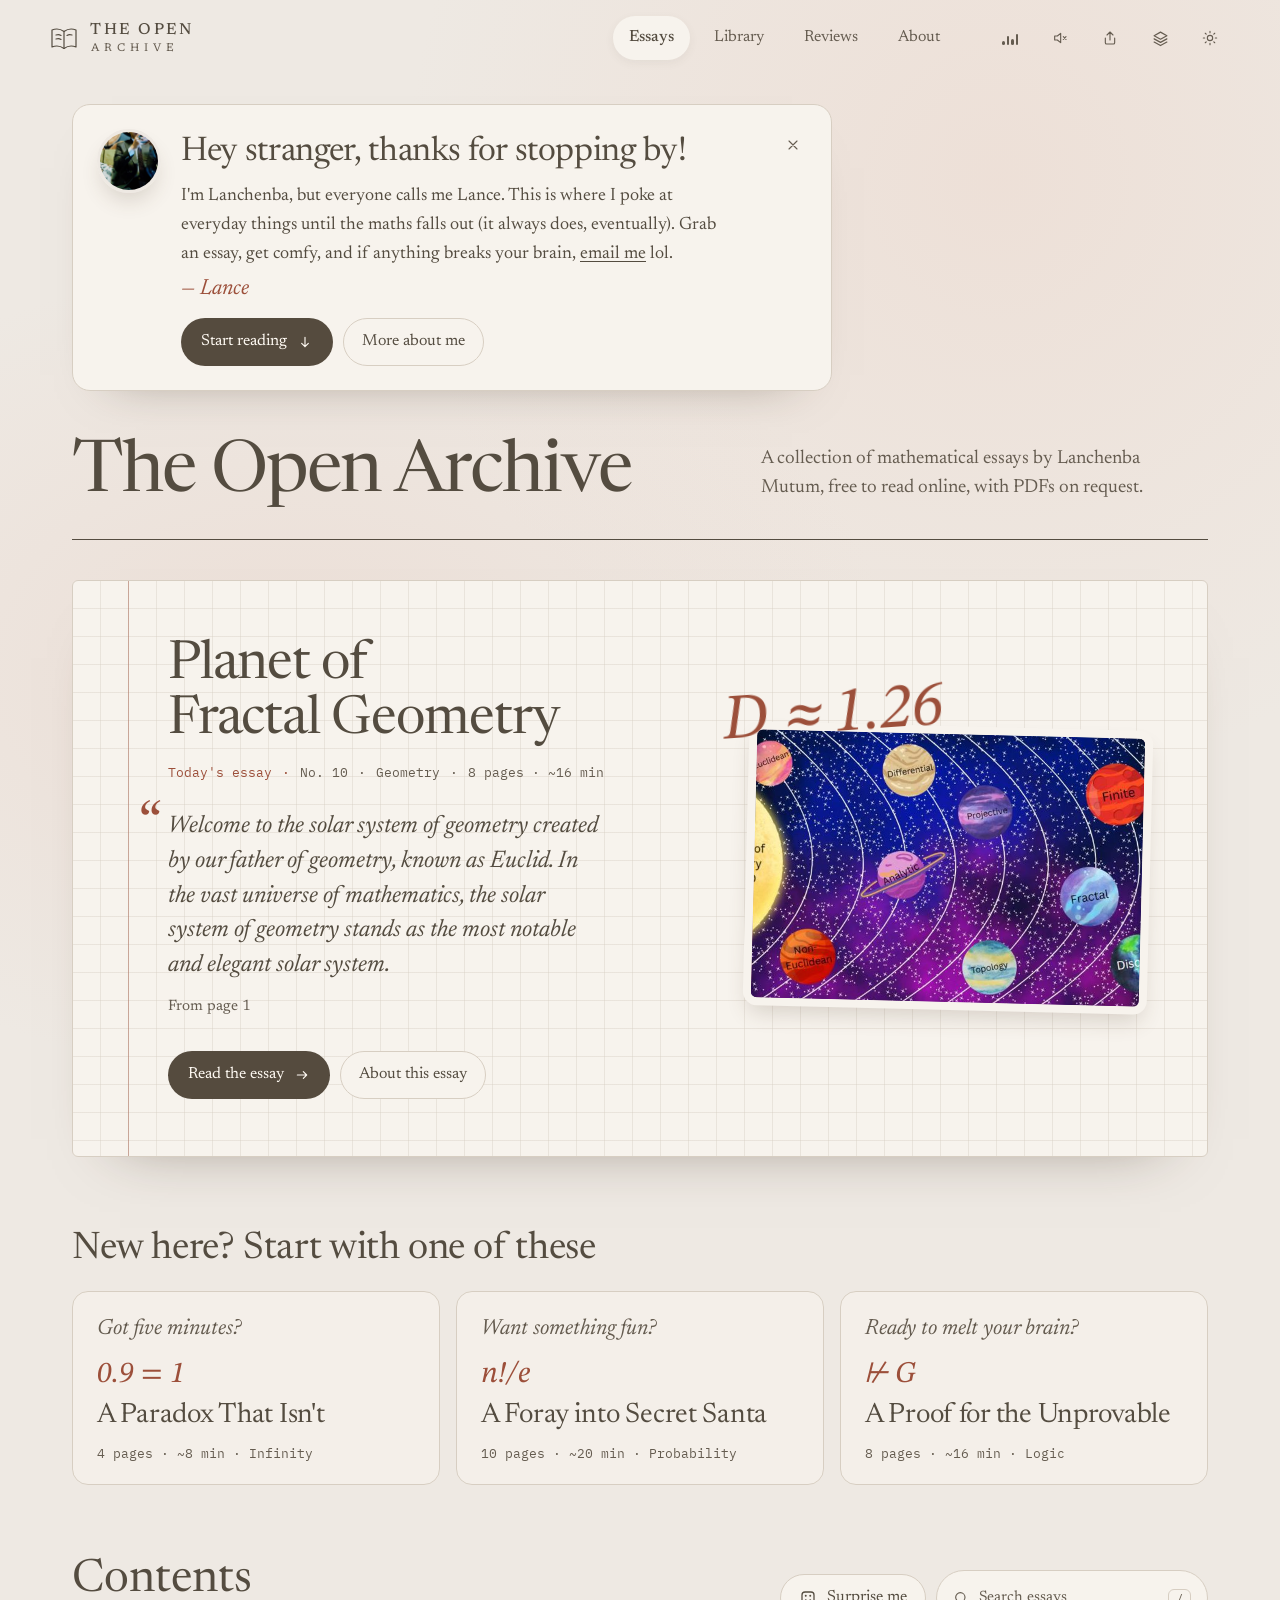
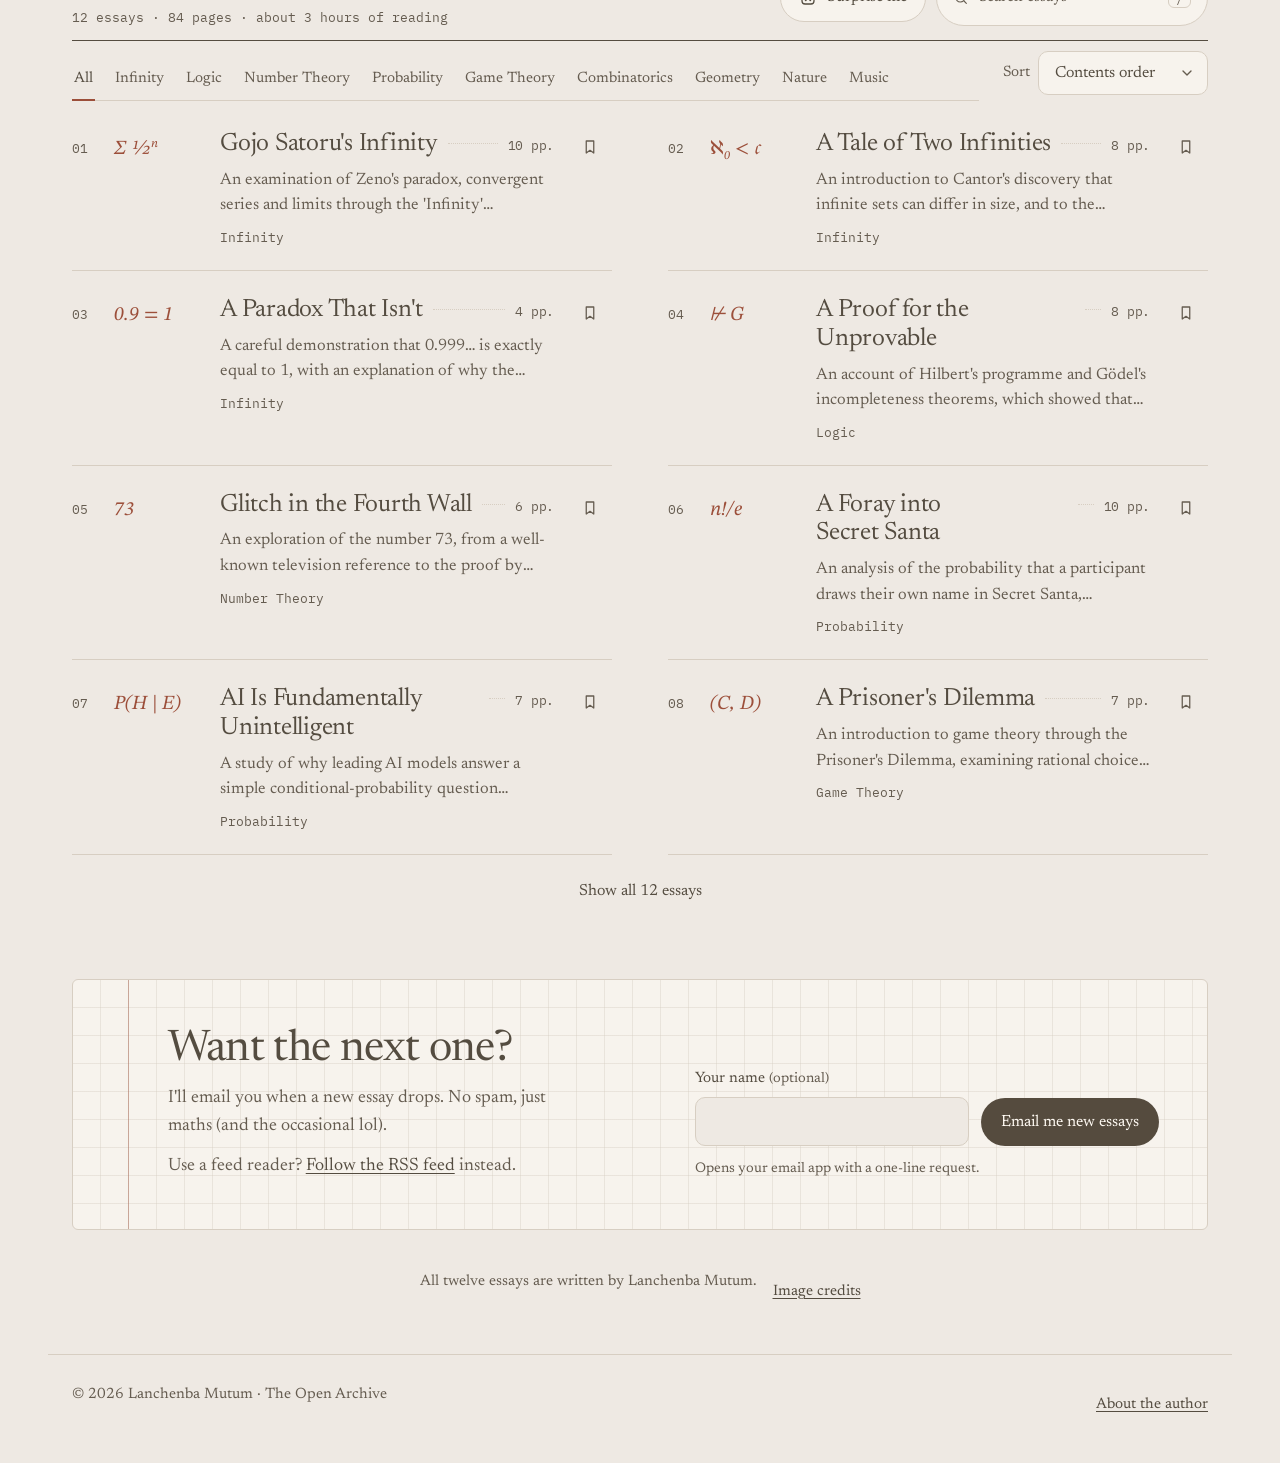
==== commit bad87c5a: "Pick a look, matching touch sounds, and two flowing music tracks - A Look button in the header: Orig" ====
--- a/public/index.html
+++ b/public/index.html
@@ -28,12 +28,15 @@
     try {
       const t = localStorage.getItem("books.theme") || (matchMedia("(prefers-color-scheme: dark)").matches ? "dark" : "light");
       document.documentElement.dataset.theme = t;
+      const u = localStorage.getItem("books.ui");
+      if (u && u !== "classic") document.documentElement.dataset.ui = u;
     } catch (e) {}
   </script>
   <link rel="preconnect" href="https://fonts.googleapis.com">
   <link rel="preconnect" href="https://fonts.gstatic.com" crossorigin>
   <link href="https://fonts.googleapis.com/css2?family=IBM+Plex+Mono:wght@400;500&family=Newsreader:ital,opsz,wght@0,6..72,400;0,6..72,500;0,6..72,600;1,6..72,400&family=STIX+Two+Text:ital@0;1&family=Noto+Sans+Math&display=swap" rel="stylesheet">
-  <link rel="stylesheet" href="css/styles.css?v=35">
+  <link rel="stylesheet" href="css/styles.css?v=40">
+  <link rel="stylesheet" href="css/looks.css?v=40">
   <link rel="alternate" type="application/rss+xml" title="The Open Archive" href="feed.xml">
   <!-- stats:start -->
   <script data-goatcounter="https://lance.goatcounter.com/count" async src="//gc.zgo.at/count.js"></script>
@@ -64,6 +67,9 @@
         <button class="ib" id="shareBtn" aria-label="Share" title="Share">
           <svg viewBox="0 0 24 24" aria-hidden="true"><path d="M12 15V3m0 0L7.5 7.5M12 3l4.5 4.5M5 12v7a2 2 0 0 0 2 2h10a2 2 0 0 0 2-2v-7"/></svg>
         </button>
+        <button class="ib" id="uiBtn" aria-label="Change the look" title="Look">
+          <svg viewBox="0 0 24 24" aria-hidden="true"><path d="m12 3 9 5-9 5-9-5 9-5Z"/><path d="m3 12.5 9 5 9-5"/><path d="m3 17 9 5 9-5"/></svg>
+        </button>
         <button class="ib" id="themeBtn" aria-label="Toggle theme" title="Toggle theme">
           <svg class="ic-sun" viewBox="0 0 24 24" aria-hidden="true"><circle cx="12" cy="12" r="4"/><path d="M12 2v2m0 16v2M4.9 4.9l1.4 1.4m11.4 11.4 1.4 1.4M2 12h2m16 0h2M4.9 19.1l1.4-1.4M17.7 6.3l1.4-1.4"/></svg>
           <svg class="ic-moon" viewBox="0 0 24 24" aria-hidden="true"><path d="M20 14.5A8 8 0 1 1 9.5 4a6.5 6.5 0 0 0 10.5 10.5Z"/></svg>
@@ -242,14 +248,15 @@
           <div class="author-photo"><img src="images/author.jpg" alt="Lanchenba Mutum in a dark suit and patterned tie, seated on a green sofa" width="480" height="480"></div>
           <h1>Lanchenba Mutum</h1>
           <p class="author-role">Author · The Open Archive</p>
-          <p class="lead">Lanchenba Mutum is the author of this collection of twelve mathematical essays. The work explores unconventional questions in mathematics, from the different sizes of infinity and the equality 0.999… = 1 to the limits of proof, probability, and patterns in nature. By connecting foundational ideas with anime, music, LEGO and Secret Santa, Lanchenba offers clear, original perspectives that make complex mathematics engaging and accessible.</p>
+          <p class="lead">Lanchenba Mutum writes essays for the curious reader, ranging across mathematics, science, the arts and whatever else sparks a good question. Each piece begins with something familiar and fun, a favourite show, a song, a party game, and follows it with care and precision, until a playful question becomes a doorway into deep ideas: the different sizes of infinity, why 0.999… = 1, the limits of proof, chance, and the patterns woven through nature. The aim is simple: rigorous ideas, told clearly, so that anyone with a question can follow the reasoning all the way through.</p>
           <div class="about-grid" id="aboutStats"></div>
 
           <div class="about-card author-card">
             <h2>From the Author</h2>
             <div class="author-bio">
-              <p>Hi, I'm Lanchenba Mutum, or just Lance if you'd rather not wrestle with all those syllables (most people don't, and honestly, fair lol). This is where my maths essays live. Full disclosure: the <i>Jujutsu Kaisen</i> one exists purely because I was enjoying the anime way too much and thought, "wait, Gojo's Infinity is basically a convergent series" lol. The rest happened the same way. A box of LEGO, a Secret Santa draw, the number 73, and suddenly I'm writing pages about limits, the sizes of infinity, Gödel and game theory.</p>
-              <p>They're written for anyone who's curious, no maths degree required (there are fewer scary symbols than it looks, I promise lol). Want a PDF? Tap Request PDF and send me a quick email, I'm happy to share. Questions, corrections and ideas for the next essay are very welcome too: <a href="mailto:lanchenba613500@gmail.com">lanchenba613500@gmail.com</a>.</p>
+              <p>Hi, I'm Lanchenba Mutum, or just Lance if you'd rather not wrestle with all those syllables (most people don't, and honestly, fair lol). Welcome in, make yourself comfortable. This is where I keep my essays. Most of them started the same way: I was minding my own business, enjoying a show, a game, a song, or even just a number, when a question ambushed me and refused to leave. Chasing those questions is how I ended up writing about limits, the sizes of infinity, Gödel and game theory. Next up: science, the arts and wherever else my curiosity drags me (it usually wins lol).</p>
+              <p>I wrote every essay with you in mind, the curious reader who doesn't want to be buried in jargon. No specialist background required, and there are far fewer scary symbols than it looks, I promise. I've rewritten the tricky bits more times than I'd like to admit, so that each step actually makes sense. If you get lost anyway, that's on me, not you, so tell me and I'll fix it.</p>
+              <p>Want a PDF? Tap Request PDF and send me a quick email, I'm genuinely happy to share. Questions, corrections, wild ideas for the next essay, or just a hello are always welcome: <a href="mailto:lanchenba613500@gmail.com">lanchenba613500@gmail.com</a>. Thanks for stopping by, it really does mean a lot.</p>
             </div>
           </div>
 
@@ -295,12 +302,12 @@
     <div class="toast" id="toast" role="status" hidden></div>
   </div>
 
-  <script src="js/common.js?v=35"></script>
-  <script src="js/sfx.js?v=35"></script>
-  <script src="js/site.js?v=35"></script>
-  <script src="js/app.js?v=35"></script>
-  <script src="js/reviews.js?v=35"></script>
-  <script src="js/request.js?v=35"></script>
-  <script src="js/music.js?v=35"></script>
+  <script src="js/common.js?v=40"></script>
+  <script src="js/sfx.js?v=40"></script>
+  <script src="js/site.js?v=40"></script>
+  <script src="js/app.js?v=40"></script>
+  <script src="js/reviews.js?v=40"></script>
+  <script src="js/request.js?v=40"></script>
+  <script src="js/music.js?v=40"></script>
 </body>
 </html>
--- a/public/css/styles.css
+++ b/public/css/styles.css
@@ -260,7 +260,7 @@
   font-size: 16px;
   text-decoration: none;
   white-space: nowrap;
-  transition: background .2s, color .2s, transform .2s, opacity .2s;
+  transition: background .2s, color .2s, transform .2s, opacity .2s, scale .18s var(--ease);
 }
 .btn.primary { background: var(--accent); color: var(--accent-ink); }
 .btn.primary:hover { transform: translateY(-1px); }
@@ -411,7 +411,7 @@
 /* ============ Phone ============ */
 @media (max-width: 650px) {
   .site-header { flex-wrap: wrap; height: auto; padding: 14px 20px 0; gap: 8px; }
-  .brand strong { font-size: 15px; }
+  .brand strong { font-size: 15px; white-space: nowrap; }
   .brand small { font-size: 11px; letter-spacing: .4em; }
   .brand svg { width: 32px; height: 32px; }
   .acts { margin-left: auto; gap: 0; }
@@ -1047,9 +1047,11 @@
 .surprise .dice circle { fill: currentColor; stroke: none; }
 .surprise:hover .dice { transform: rotate(90deg); }
 .surprise-label { overflow: hidden; text-overflow: ellipsis; }
-.surprise.is-rolling .dice { animation: roll .3s linear infinite; }
+.surprise.is-rolling .dice { transition: transform .12s cubic-bezier(.3, 1.4, .5, 1); } /* app.js tumbles it step by step */
 .surprise.is-picked { background: var(--accent); color: var(--accent-ink); border-color: var(--accent); }
-.surprise.is-picked .dice { animation: none; transform: rotate(0); }
+.surprise.is-picked .dice { animation: dice-land .5s cubic-bezier(.3, 1.6, .5, 1); }
+@keyframes dice-land { 0% { transform: scale(1.35) rotate(-12deg); } 60% { transform: scale(.92) rotate(4deg); } }
+.surprise.is-picked .surprise-label { animation: rise .35s var(--ease); }
 @keyframes roll { to { transform: rotate(360deg); } }
 
 .start-list { list-style: none; margin: 0; padding: 0; display: grid; grid-template-columns: repeat(3, minmax(0, 1fr)); gap: 16px; }
@@ -1363,7 +1365,7 @@
 .contents-search input { min-height: 40px; }
 .main-nav a { min-height: 44px; }
 @media (max-width: 650px) {
-  .ib { min-width: 40px; width: 40px; height: 44px; }
+  .ib { min-width: 38px; width: 38px; height: 44px; }
 }
 .brand { min-height: 44px; }
 .editorial-note .link { display: inline-flex; align-items: center; min-height: 44px; }
@@ -1637,3 +1639,18 @@
 /* Sound-effects panel (js: site.js) reuses the music panel; its icons are stroked. */
 .sfx-toggle svg { fill: none; stroke: currentColor; stroke-width: 1.8; stroke-linecap: round; stroke-linejoin: round; width: 20px; height: 20px; }
 .sfx-toggle[aria-pressed="false"] { background: transparent; color: var(--muted); border: 1px solid var(--line); }
+
+/* ============ Smooth interactions everywhere ============ */
+/* A gentle default for anything that can be hovered or pressed; components
+   with their own transition keep it. */
+:where(a, button, [role="button"], summary, input, select, textarea) {
+  transition: color .2s ease, background-color .2s ease, border-color .2s ease, box-shadow .25s ease, opacity .2s ease, scale .18s var(--ease);
+}
+/* A small press, so taps feel answered straight away. */
+@media (prefers-reduced-motion: no-preference) {
+  :where(.btn, .round-btn, .icon-btn, .ib, .chip, .entry-save, .mp-toggle, .mp-next, .quote-bar button, .end-reactions button, .author-links a):active { scale: .96; }
+}
+/* On touch screens a tapped card shouldn't stay lifted after the finger leaves. */
+@media (hover: none) {
+  .podium-card:hover, .related-card:hover, .start-card:hover, .shelf-card:hover, .rev-card:hover, .end-reactions button:hover { transform: none; }
+}
--- a/public/css/looks.css
+++ b/public/css/looks.css
@@ -0,0 +1,342 @@
+/* ============ Looks: alternative interface styles ============
+   The original design is the default (no data-ui attribute). Readers can
+   switch to one of three other looks; site.js sets <html data-ui="…">.
+   All three share one set of rules below and differ only in their tokens:
+     --u-surface   colour of cards and panels
+     --u-border    edge of cards and controls
+     --u-raise*    shadow for raised things (lg card, md tile, sm control)
+     --u-well      inset shadow for pressed things (search, inputs, tracks)
+     --u-face      fill of buttons and small controls
+     --u-primary   fill of the main call to action
+     --u-blur      backdrop filter (glass only)
+     --u-r*        corner radii */
+
+/* ---------- Skeuomorphic: tactile, bevelled, like real paper and buttons ---------- */
+:root[data-ui="skeuo"] {
+  --u-surface: var(--panel);
+  --u-border: 1px solid #d3c7b7;
+  --u-raise: inset 0 1px 0 #fffdf9, 0 1px 1px #54422b1f, 0 3px 6px #54422b1a, 0 22px 40px -22px #54422b73;
+  --u-raise-md: inset 0 1px 0 #fffdf9, 0 1px 1px #54422b24, 0 10px 20px -12px #54422b66;
+  --u-raise-sm: inset 0 1px 0 #ffffffd0, inset 0 -1px 0 #54422b14, 0 1px 1px #54422b33, 0 3px 6px -2px #54422b40;
+  --u-well: inset 0 2px 4px #54422b38, inset 0 1px 1px #54422b26, 0 1px 0 #fffdf9;
+  --u-face: linear-gradient(180deg, #fffdf9 0%, #f1eae0 55%, #e4dbce 100%);
+  --u-face-on: linear-gradient(180deg, #e2d8ca, #ece4d9);
+  --u-primary: linear-gradient(180deg, #b6654d 0%, #9c4f3a 55%, #86412f 100%);
+  --u-primary-edge: 1px solid #7a3a2a;
+  --u-primary-shadow: inset 0 1px 0 #ffffff47, 0 1px 1px #54422b4d, 0 4px 10px -3px #86412f8c;
+  --u-track: linear-gradient(180deg, #ddd3c5, #e9e2d8);
+  --u-fill: linear-gradient(180deg, #c27258, #9c4f3a);
+  --u-blur: none;
+  --u-r: 14px;
+  --u-r-md: 12px;
+  --u-emboss: 0 1px 0 #fffdf9;
+}
+:root[data-ui="skeuo"][data-theme="dark"] {
+  --u-border: 1px solid #1d1a16;
+  --u-raise: inset 0 1px 0 #ffffff14, 0 1px 1px #00000066, 0 3px 6px #00000052, 0 24px 44px -22px #000000b3;
+  --u-raise-md: inset 0 1px 0 #ffffff14, 0 1px 1px #00000066, 0 10px 20px -12px #000000a6;
+  --u-raise-sm: inset 0 1px 0 #ffffff1f, inset 0 -1px 0 #0000004d, 0 1px 1px #00000080, 0 3px 6px -2px #00000080;
+  --u-well: inset 0 2px 5px #00000080, inset 0 1px 1px #00000066, 0 1px 0 #ffffff12;
+  --u-face: linear-gradient(180deg, #4a4238 0%, #3b342c 60%, #322c25 100%);
+  --u-face-on: linear-gradient(180deg, #2a251f, #322c25);
+  --u-primary: linear-gradient(180deg, #e0a388 0%, #ce9076 55%, #b5775e 100%);
+  --u-primary-edge: 1px solid #8f5a44;
+  --u-primary-shadow: inset 0 1px 0 #ffffff59, 0 1px 1px #00000080, 0 4px 10px -3px #00000099;
+  --u-track: linear-gradient(180deg, #1f1b17, #2a251f);
+  --u-fill: linear-gradient(180deg, #e0a388, #b5775e);
+  --u-emboss: 0 -1px 0 #00000080;
+}
+
+/* ---------- Neumorphic: soft shapes pushed out of, and into, one surface ---------- */
+:root[data-ui="neu"] {
+  --u-surface: var(--bg);
+  --u-border: 0 solid transparent;
+  --u-hi: #ffffffd9;
+  --u-lo: #b9a99370;
+  --u-raise: -14px -14px 32px var(--u-hi), 14px 14px 32px var(--u-lo);
+  --u-raise-md: -8px -8px 18px var(--u-hi), 8px 8px 18px var(--u-lo);
+  --u-raise-sm: -4px -4px 10px var(--u-hi), 4px 4px 10px var(--u-lo);
+  --u-well: inset 4px 4px 9px var(--u-lo), inset -4px -4px 9px var(--u-hi);
+  --u-face: var(--bg);
+  --u-face-on: var(--bg);
+  --u-primary: linear-gradient(145deg, color-mix(in srgb, var(--hi) 80%, #fff), color-mix(in srgb, var(--hi) 90%, #000));
+  --u-primary-edge: 0 solid transparent;
+  --u-primary-shadow: -4px -4px 10px var(--u-hi), 4px 4px 12px color-mix(in srgb, var(--hi) 45%, transparent);
+  --u-track: var(--bg);
+  --u-fill: linear-gradient(90deg, color-mix(in srgb, var(--hi) 65%, #f0c0aa), var(--hi));
+  --u-blur: none;
+  --u-r: 28px;
+  --u-r-md: 22px;
+  --u-emboss: none;
+}
+:root[data-ui="neu"][data-theme="dark"] {
+  --u-hi: #3b352d99;
+  --u-lo: #0f0d0abf;
+  --u-primary-shadow: -4px -4px 10px var(--u-hi), 4px 4px 12px #000000a6;
+}
+
+/* ---------- Glass: frosted, floating panels over a soft colour field ---------- */
+:root[data-ui="glass"] {
+  --u-surface: color-mix(in srgb, var(--panel) 46%, transparent);
+  --u-border: 1px solid #ffffffa6;
+  --u-raise: inset 0 1px 0 #ffffffb3, 0 24px 60px -30px #54422b66;
+  --u-raise-md: inset 0 1px 0 #ffffffb3, 0 14px 34px -22px #54422b59;
+  --u-raise-sm: inset 0 1px 0 #ffffffb3, 0 6px 16px -8px #54422b4d;
+  --u-well: inset 0 1px 3px #54422b26;
+  --u-face: color-mix(in srgb, var(--panel) 55%, transparent);
+  --u-face-on: color-mix(in srgb, var(--panel) 85%, transparent);
+  --u-primary: color-mix(in srgb, var(--hi) 88%, transparent);
+  --u-primary-edge: 1px solid #ffffff59;
+  --u-primary-shadow: inset 0 1px 0 #ffffff59, 0 8px 22px -8px color-mix(in srgb, var(--hi) 75%, transparent);
+  --u-track: color-mix(in srgb, var(--ink) 10%, transparent);
+  --u-fill: var(--hi);
+  --u-blur: blur(22px) saturate(1.5);
+  --u-r: 26px;
+  --u-r-md: 20px;
+  --u-emboss: none;
+  --u-field:
+    radial-gradient(42% 38% at 12% 18%, #e4b9a6 0, transparent 70%),
+    radial-gradient(38% 42% at 88% 12%, #d9c3a4 0, transparent 70%),
+    radial-gradient(46% 40% at 78% 78%, #e7c2b2 0, transparent 70%),
+    radial-gradient(40% 40% at 18% 86%, #cfc0ad 0, transparent 70%),
+    var(--bg);
+}
+:root[data-ui="glass"][data-theme="dark"] {
+  --u-surface: color-mix(in srgb, var(--panel) 42%, transparent);
+  --u-border: 1px solid #ffffff1f;
+  --u-raise: inset 0 1px 0 #ffffff1f, 0 30px 70px -30px #000000cc;
+  --u-raise-md: inset 0 1px 0 #ffffff1f, 0 16px 36px -22px #000000b3;
+  --u-raise-sm: inset 0 1px 0 #ffffff1f, 0 6px 16px -8px #00000099;
+  --u-well: inset 0 1px 3px #00000066;
+  --u-face: #ffffff12;
+  --u-face-on: #ffffff26;
+  --u-primary-edge: 1px solid #ffffff33;
+  --u-track: #ffffff1a;
+  --u-field:
+    radial-gradient(42% 38% at 12% 18%, #6b3d2c 0, transparent 70%),
+    radial-gradient(38% 42% at 88% 12%, #4a3b2c 0, transparent 70%),
+    radial-gradient(46% 40% at 78% 78%, #5b3528 0, transparent 70%),
+    radial-gradient(40% 40% at 18% 86%, #3a3128 0, transparent 70%),
+    #1d1a16;
+}
+/* the colour field sits behind everything and stays put while you scroll */
+:root[data-ui="glass"] .stage { background: transparent; }
+:root[data-ui="glass"] body::before {
+  content: "";
+  position: fixed;
+  inset: 0;
+  z-index: -1;
+  pointer-events: none;
+  background: var(--u-field);
+}
+
+/* ================= Shared rules for all three looks ================= */
+
+/* ---- big panels ---- */
+:root[data-ui] :is(.feature, .notify, .essay-sheet, .about-card, .greeting, .cite-dialog, .podium-card, .shelf-card, .rev-card, .music-pop, .pselect-menu, .dock) {
+  border: var(--u-border);
+  border-radius: var(--u-r);
+  background-color: var(--u-surface);
+  box-shadow: var(--u-raise);
+  -webkit-backdrop-filter: var(--u-blur);
+  backdrop-filter: var(--u-blur);
+}
+:root[data-ui] :is(.music-pop, .pselect-menu) { background-image: none; }
+:root[data-ui] .greeting.is-compact { border-radius: 999px; }
+
+/* ---- tiles: contents entries, cards, lists ---- */
+:root[data-ui] :is(.entry, .start-card, .topic-list li, .hl-list li, .related-card, .row, .rev-essay) {
+  border: var(--u-border);
+  border-radius: var(--u-r-md);
+  background: var(--u-surface);
+  box-shadow: var(--u-raise-md);
+  -webkit-backdrop-filter: var(--u-blur);
+  backdrop-filter: var(--u-blur);
+}
+:root[data-ui] .index-list { row-gap: 18px; column-gap: 28px; }
+:root[data-ui] .entry { padding: 22px 22px 20px; transition: box-shadow .25s, transform .25s var(--ease); }
+:root[data-ui] .contents-head { border-bottom: 0; padding-bottom: 22px; }
+:root[data-ui] .row { margin-bottom: 12px; padding: 14px 16px; }
+:root[data-ui] .row:hover { background: var(--u-surface); }
+:root[data-ui] .rev-essays { row-gap: 14px; }
+:root[data-ui] .rev-essay { padding-inline: 18px; }
+:root[data-ui] .rev-essay.is-active { box-shadow: var(--u-well); background: var(--u-face-on); }
+@media (hover: hover) and (pointer: fine) {
+  :root[data-ui] :is(.entry, .start-card, .shelf-card, .related-card, .podium-card, .rev-essay):hover { transform: translateY(-3px); box-shadow: var(--u-raise); }
+}
+
+/* ---- photos: mounted like prints ---- */
+:root[data-ui] .photo { border: var(--u-border); border-radius: calc(var(--u-r-md) - 2px); padding: 8px; background: var(--u-face); box-shadow: var(--u-raise-md); }
+:root[data-ui] .photo img { border-radius: max(4px, calc(var(--u-r-md) - 10px)); }
+:root[data-ui] .row .photo { padding: 3px; box-shadow: var(--u-raise-sm); }
+:root[data-ui] :is(.author-photo, .greeting-photo) { border: var(--u-border); padding: 5px; background: var(--u-face); box-shadow: var(--u-raise-md); }
+:root[data-ui] .author-photo img { border-radius: 50%; }
+
+/* ---- header ---- */
+:root[data-ui] .brand svg { box-sizing: content-box; padding: 6px; border: var(--u-border); border-radius: 12px; background: var(--u-face); box-shadow: var(--u-raise-sm); color: var(--hi); }
+:root[data-ui] .main-nav { padding: 5px; border: var(--u-border); border-radius: 999px; background: var(--u-surface); box-shadow: var(--u-well); -webkit-backdrop-filter: var(--u-blur); backdrop-filter: var(--u-blur); }
+:root[data-ui] .main-nav :is(a, button).active { background: var(--u-face); box-shadow: var(--u-raise-sm); color: var(--hi); }
+:root[data-ui] .acts { gap: 10px; }
+
+/* ---- round controls ---- */
+:root[data-ui] :is(.ib, .round-btn, .entry-save, .save-toggle, .to-top, .mp-next, .mp-toggle, .sfx-toggle, .rate) {
+  border: var(--u-border);
+  background: var(--u-face);
+  box-shadow: var(--u-raise-sm);
+  -webkit-backdrop-filter: var(--u-blur);
+  backdrop-filter: var(--u-blur);
+  transition: box-shadow .18s, color .18s, transform .14s, background .18s;
+}
+:root[data-ui] :is(.ib, .entry-save, .mp-next):hover { color: var(--hi); background: var(--u-face); }
+:root[data-ui] :is(.ib, .round-btn, .entry-save, .to-top, .mp-next, .mp-toggle, .rate):active,
+:root[data-ui] :is(.music-btn.is-playing, .save-toggle.on, .entry-save.on, .rate.on, .ib[aria-expanded="true"]) {
+  background: var(--u-face-on);
+  box-shadow: var(--u-well);
+  transform: none;
+}
+:root[data-ui] .mp-toggle { color: var(--hi); }
+:root[data-ui] .sfx-toggle[aria-pressed="false"] { color: var(--muted); }
+
+/* ---- buttons ---- */
+:root[data-ui] .btn { transition: box-shadow .18s, transform .14s, color .18s, background .18s; }
+:root[data-ui] :is(.btn.ghost, .btn.surprise, .author-links a, .cite-tabs button, .end-reactions button, .pselect-btn) {
+  border: var(--u-border);
+  background: var(--u-face);
+  color: var(--ink);
+  box-shadow: var(--u-raise-sm);
+  -webkit-backdrop-filter: var(--u-blur);
+  backdrop-filter: var(--u-blur);
+}
+:root[data-ui] :is(.btn.ghost, .author-links a, .pselect-btn):hover { color: var(--hi); background: var(--u-face); }
+:root[data-ui] .btn.primary {
+  border: var(--u-primary-edge);
+  background: var(--u-primary);
+  color: var(--hi-ink);
+  box-shadow: var(--u-primary-shadow);
+  text-shadow: 0 -1px 0 #0000002e;
+}
+:root[data-ui] :is(.btn, .author-links a, .cite-tabs button, .pselect-btn):active,
+:root[data-ui] :is(.surprise.is-picked, .cite-tabs button.active) {
+  background: var(--u-face-on);
+  color: var(--hi);
+  border-color: transparent;
+  box-shadow: var(--u-well);
+  transform: translateY(1px);
+}
+:root[data-ui] .btn.primary:active { background: var(--u-primary); color: var(--hi-ink); }
+
+/* ---- wells: search, inputs, citation box, progress ---- */
+:root[data-ui] :is(.mini-search, .request-form input, .request-form textarea, .notify-form input, .rev-form select, .rev-form textarea, .rev-form input, .cite-box, .rev-stats) {
+  border: var(--u-border);
+  background: var(--u-surface);
+  box-shadow: var(--u-well);
+  -webkit-backdrop-filter: var(--u-blur);
+  backdrop-filter: var(--u-blur);
+}
+:root[data-ui] .rev-stats { background-image: none; padding: 20px 26px; border-radius: var(--u-r-md); }
+:root[data-ui] :is(.request-form input, .request-form textarea, .notify-form input, .rev-form select, .rev-form textarea, .rev-form input) { border-radius: 14px; }
+:root[data-ui] :is(.mini-search:focus-within, .request-form input:focus, .request-form textarea:focus, .notify-form input:focus) {
+  border-color: transparent;
+  box-shadow: var(--u-well), 0 0 0 2px color-mix(in srgb, var(--hi) 50%, transparent);
+}
+:root[data-ui] .contents-search kbd { border: var(--u-border); background: var(--u-face); box-shadow: var(--u-raise-sm); }
+:root[data-ui] .bar { height: 10px; padding: 2px; border-radius: 999px; background: var(--u-track); box-shadow: var(--u-well); }
+:root[data-ui] .bar i { border-radius: 999px; background: var(--u-fill); }
+
+/* ---- filters: chips become small keys ---- */
+:root[data-ui] .chips { border-bottom: 0; gap: 10px; padding: 6px 4px 10px; }
+:root[data-ui] .chip { min-height: 40px; margin: 0; padding: 8px 16px; border: var(--u-border); border-radius: 999px; background: transparent; }
+:root[data-ui] .chip:hover { border-color: var(--u-border); color: var(--ink); }
+:root[data-ui] .chip.is-active { background: var(--u-face); color: var(--hi); box-shadow: var(--u-raise-sm); }
+:root[data-ui="neu"] .chip, :root[data-ui="glass"] .chip { border-color: transparent; }
+:root[data-ui="glass"] .chip.is-active { border: var(--u-border); }
+
+/* ---- pills and labels ---- */
+:root[data-ui] :is(.kicker:not(.plain), .hero-numbers > span, .about-grid span, .emblem) {
+  border: var(--u-border);
+  background: var(--u-face);
+  box-shadow: var(--u-raise-sm);
+}
+:root[data-ui] :is(.badge, .new-badge) { border: var(--u-primary-edge); background: var(--u-primary); box-shadow: var(--u-primary-shadow); }
+
+/* ---- menus ---- */
+:root[data-ui] .mp-now { border-bottom: 0; }
+:root[data-ui] :is(.mp-list button[aria-pressed="true"], .pselect-menu li.is-active, .pselect-menu li[aria-selected="true"]) { background: var(--u-face-on); box-shadow: var(--u-well); }
+
+/* ---- toast, footer ---- */
+:root[data-ui] .toast { border: var(--u-primary-edge); box-shadow: var(--u-raise); }
+:root[data-ui] .site-footer { border-top: var(--u-border); }
+:root[data-ui="neu"] .site-footer { border-top: 0; box-shadow: 0 -1px 0 var(--u-hi), 0 -2px 0 var(--u-lo); }
+
+/* ================= Look-specific touches ================= */
+
+/* Skeuomorphic: letterpress headings, linen grain, stitched card edge */
+:root[data-ui="skeuo"] :is(h1, h2, h3, .feature-title, .entry-title, .brand strong) { text-shadow: var(--u-emboss); }
+:root[data-ui="skeuo"] .stage {
+  background-image:
+    url("data:image/svg+xml,%3Csvg xmlns='http://www.w3.org/2000/svg' width='160' height='160'%3E%3Cfilter id='n'%3E%3CfeTurbulence type='fractalNoise' baseFrequency='.9' numOctaves='2' stitchTiles='stitch'/%3E%3CfeColorMatrix values='0 0 0 0 .33 0 0 0 0 .26 0 0 0 0 .17 0 0 0 .06 0'/%3E%3C/filter%3E%3Crect width='100%25' height='100%25' filter='url(%23n)'/%3E%3C/svg%3E"),
+    var(--glow);
+  /* --glow is two gradients, so three layers in all */
+  background-size: 160px 160px, 100% 1200px, 100% 1200px;
+  background-repeat: repeat, no-repeat, no-repeat;
+}
+:root[data-ui="skeuo"] .feature::after, :root[data-ui="skeuo"] .notify::after {
+  content: "";
+  position: absolute;
+  inset: 8px;
+  border: 1.5px dashed color-mix(in srgb, var(--line) 85%, transparent);
+  border-radius: calc(var(--u-r) - 6px);
+  pointer-events: none;
+}
+:root[data-ui="skeuo"] .notify { position: relative; }
+:root[data-ui="skeuo"] .main-nav { background: var(--u-track); }
+:root[data-ui="skeuo"] .chip.is-active { box-shadow: var(--u-raise-sm); }
+
+/* Neumorphic: one continuous surface, no paper grid on tiles */
+:root[data-ui="neu"] .stage { background-image: none; }
+:root[data-ui="neu"] :is(.feature, .notify, .essay-sheet, .shelf-card) { --grid: color-mix(in srgb, var(--line) 26%, transparent); }
+
+/* Glass: no paper, light edges, everything floats */
+:root[data-ui="glass"] :is(.feature, .notify, .essay-sheet, .shelf-card, .about-card.author-card:first-of-type, .rev-stats) { background-image: none; }
+:root[data-ui="glass"] .feature { padding-left: clamp(24px, 4.5vw, 64px); }
+:root[data-ui="glass"] .shelf-card { padding-left: 22px; }
+:root[data-ui="glass"] .about-card.author-card:first-of-type { padding-left: 32px; }
+:root[data-ui="glass"] .masthead { border-bottom-color: #ffffff80; }
+:root[data-ui="glass"][data-theme="dark"] .masthead { border-bottom-color: #ffffff26; }
+:root[data-ui="glass"] .cite-scrim { background: #1e181233; }
+
+@media (max-width: 650px) {
+  :root[data-ui] :is(.feature, .notify) { box-shadow: var(--u-raise-md); }
+  :root[data-ui] .main-nav { padding: 4px; }
+  :root[data-ui] .acts { gap: 3px; }
+  :root[data-ui] .ib { min-width: 36px; min-height: 36px; width: 36px; height: 36px; }
+  :root[data-ui] .brand svg { padding: 4px; width: 28px; height: 28px; }
+  :root[data-ui="skeuo"] .feature::after, :root[data-ui="skeuo"] .notify::after { inset: 6px; }
+  :root[data-ui="glass"] .about-card.author-card:first-of-type { padding-left: 20px; }
+}
+
+/* ============ The look picker ============ */
+.ui-swatch {
+  width: 26px;
+  height: 26px;
+  border-radius: 8px;
+  justify-self: center;
+  grid-row: span 2;
+  background: var(--panel);
+  border: 1px solid var(--line);
+}
+.ui-swatch[data-swatch="classic"] {
+  background-image: linear-gradient(var(--grid) 1px, transparent 1px), linear-gradient(90deg, var(--grid) 1px, transparent 1px);
+  background-size: 6px 6px;
+}
+.ui-swatch[data-swatch="skeuo"] { background: linear-gradient(180deg, #fffdf9, #e4dbce); border-color: #c9bba8; box-shadow: inset 0 1px 0 #fff, 0 2px 3px #54422b4d; }
+.ui-swatch[data-swatch="neu"] { background: var(--bg); border: 0; box-shadow: -3px -3px 6px #ffffffd9, 3px 3px 6px #b9a99399; }
+.ui-swatch[data-swatch="glass"] { background: linear-gradient(135deg, #e4b9a6aa, #d9c3a466); border-color: #ffffffcc; box-shadow: inset 0 1px 0 #ffffffcc, 0 3px 8px #54422b33; }
+[data-theme="dark"] .ui-swatch[data-swatch="skeuo"] { background: linear-gradient(180deg, #4a4238, #322c25); border-color: #1d1a16; }
+[data-theme="dark"] .ui-swatch[data-swatch="neu"] { box-shadow: -3px -3px 6px #3b352d, 3px 3px 6px #0f0d0a; }
+[data-theme="dark"] .ui-swatch[data-swatch="glass"] { background: linear-gradient(135deg, #6b3d2caa, #4a3b2c66); border-color: #ffffff33; }
+.ui-list button { grid-template-columns: 34px 1fr; }
+.ui-list .mp-n { grid-column: 2; }
+#uiBtn svg { width: 17px; height: 17px; }
+/* glass menus need a little more body to stay readable over text */
+:root[data-ui="glass"] :is(.music-pop, .pselect-menu, .cite-dialog) { background-color: color-mix(in srgb, var(--panel) 80%, transparent); }
